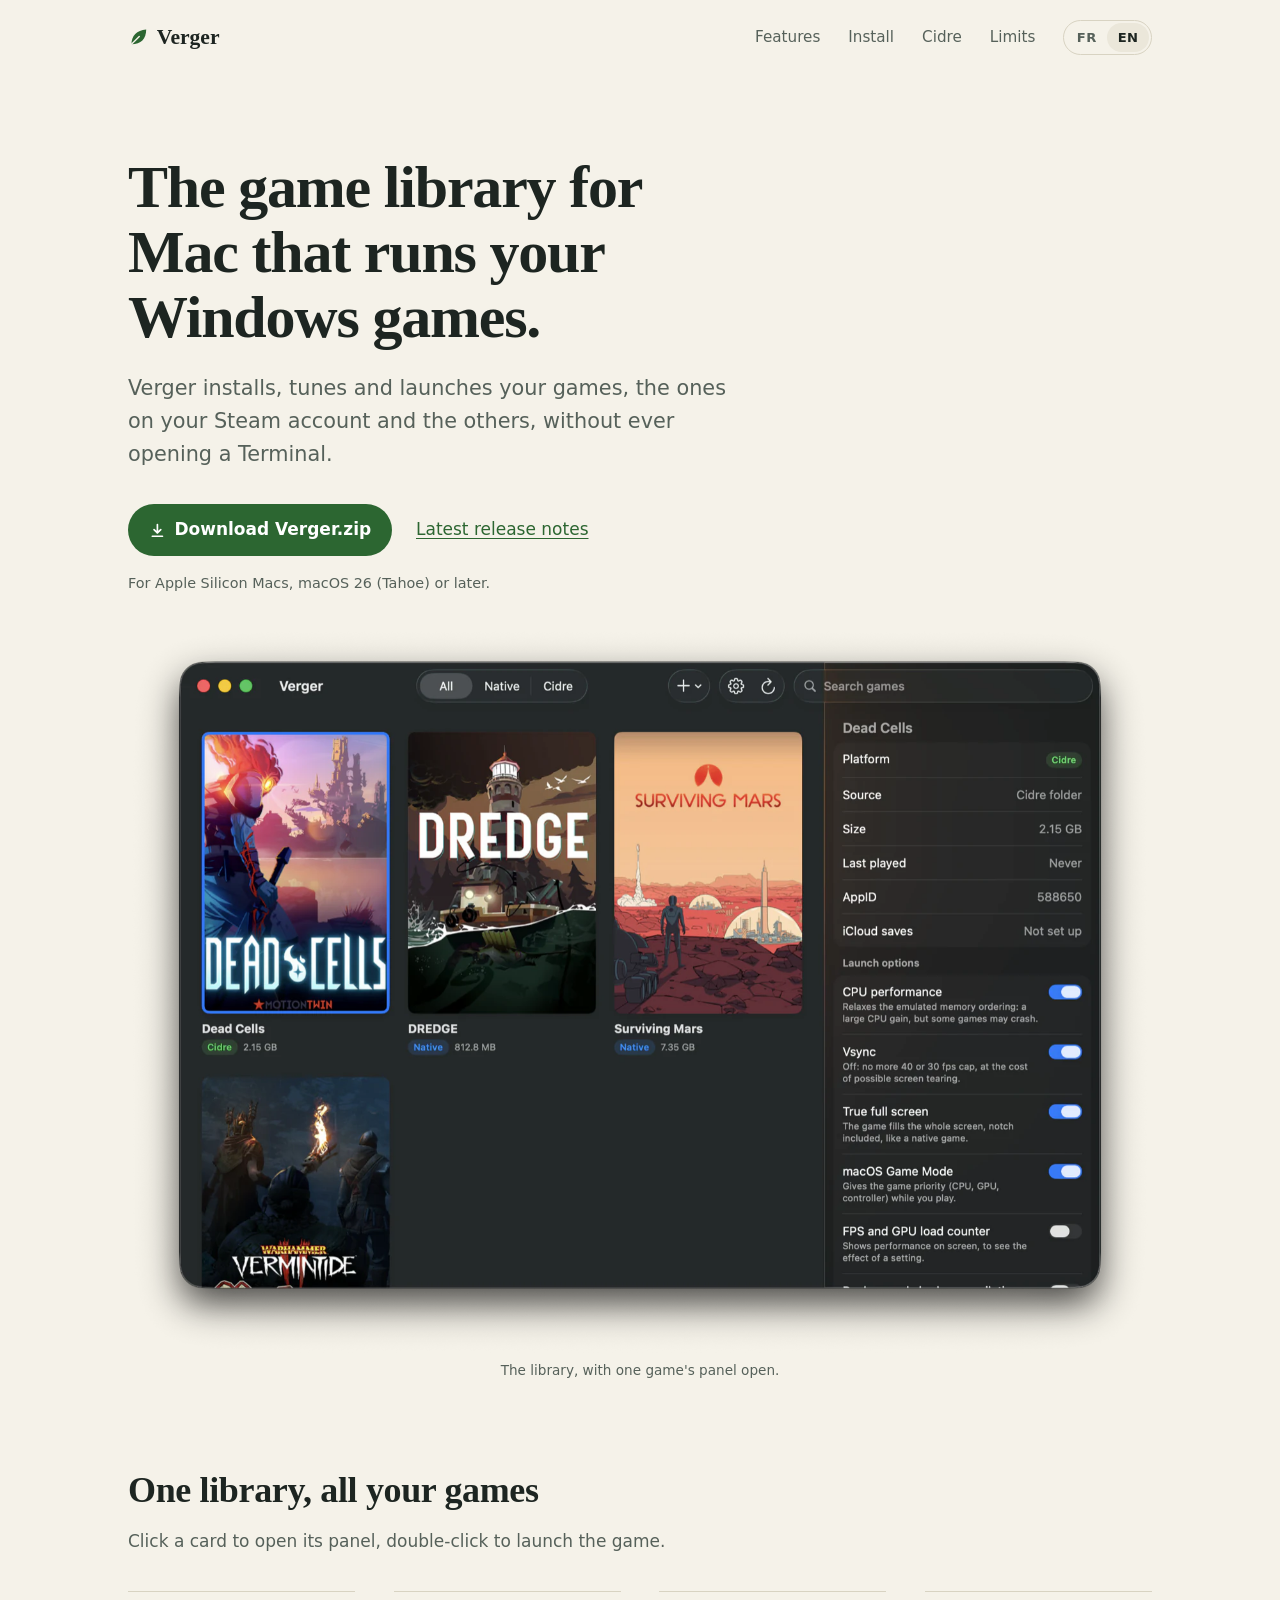
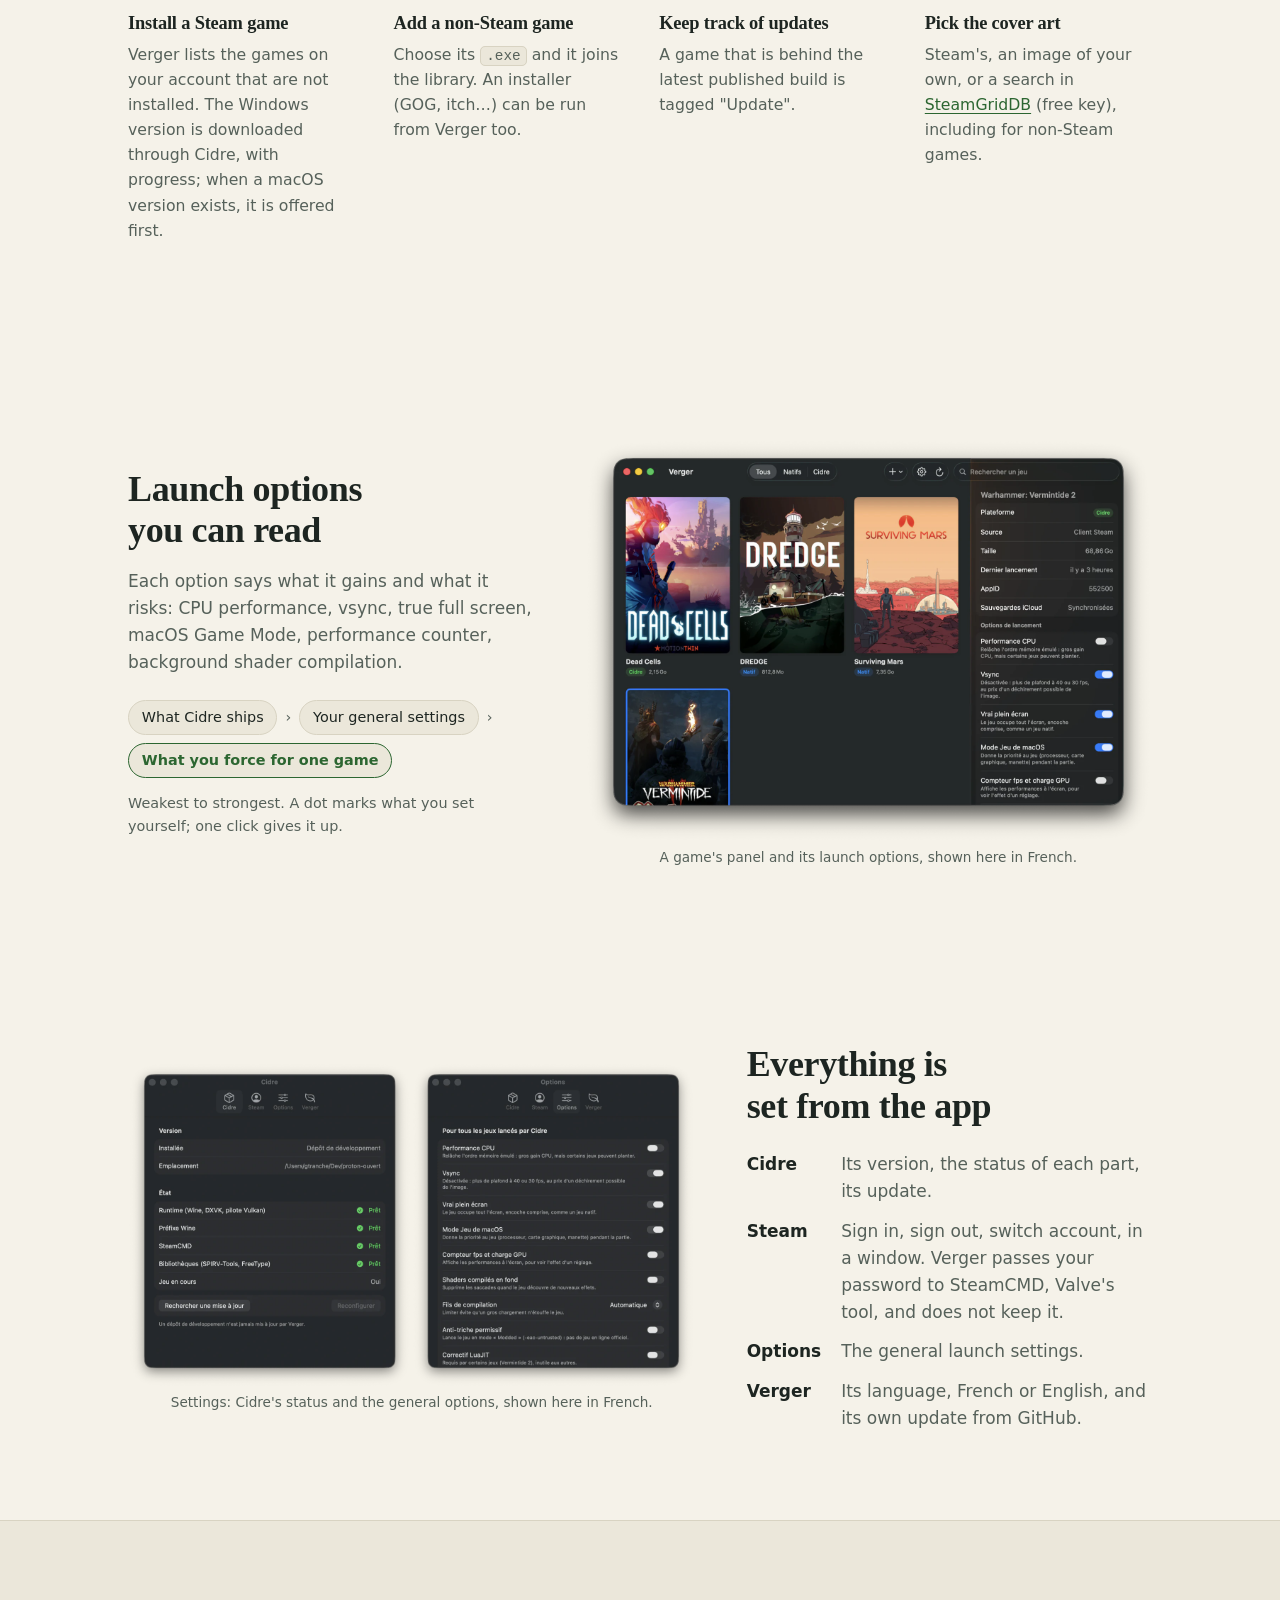
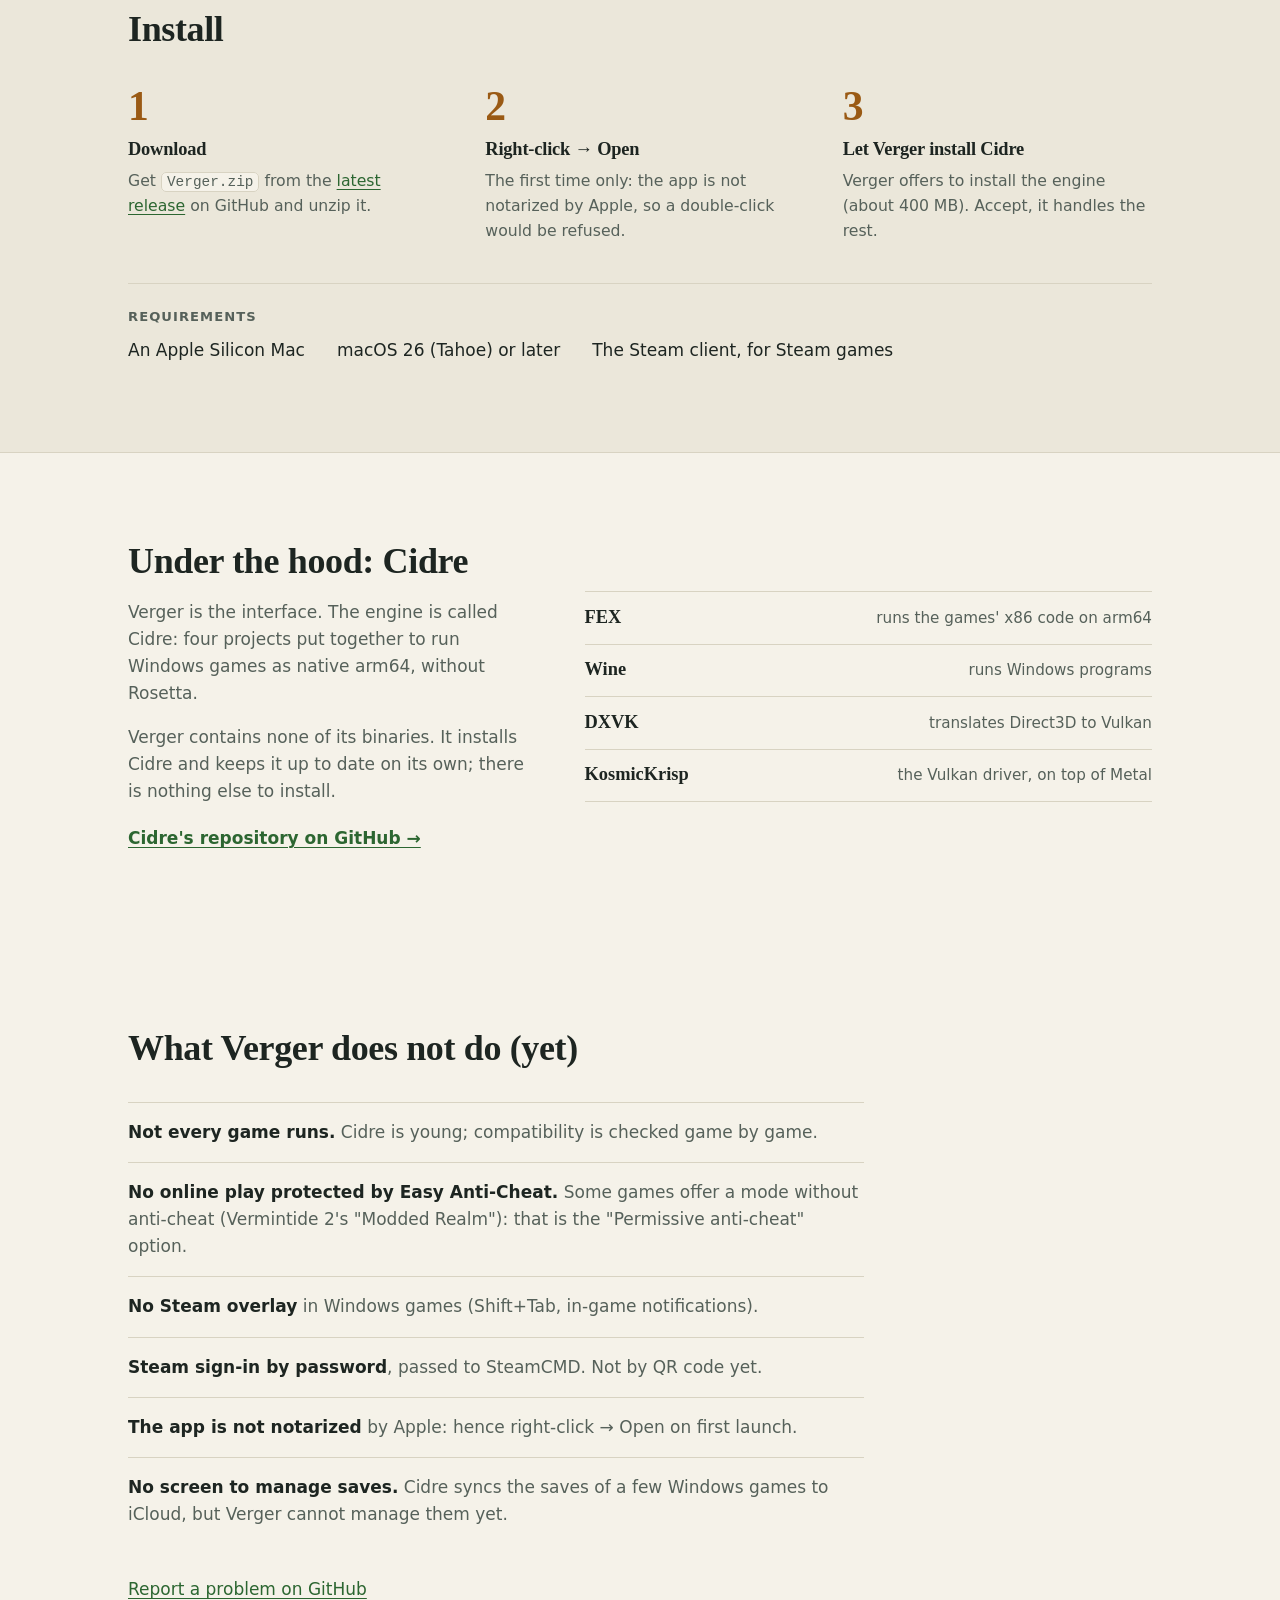
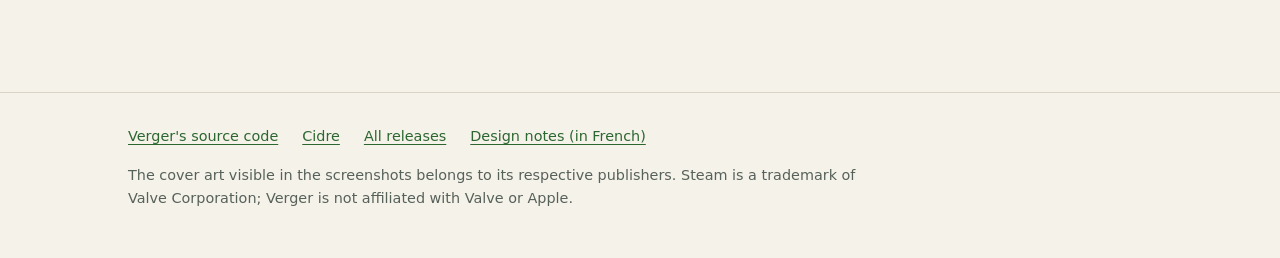
==== docs/index.html @ 0df5dec5 "Site de presentation pour GitHub Pages, en francais et en anglais Pages statiques dans docs/ (index." ====
<!doctype html>
<html lang="fr">
<head>
<meta charset="utf-8">
<meta name="viewport" content="width=device-width, initial-scale=1">
<title>Verger — la bibliothèque de jeux pour Mac Apple Silicon</title>
<meta name="description" content="Verger installe, règle et lance tes jeux Windows et tes jeux natifs sur Mac Apple Silicon, sans jamais ouvrir un Terminal.">
<link rel="canonical" href="https://gtranche.github.io/verger/">
<link rel="alternate" hreflang="fr" href="https://gtranche.github.io/verger/">
<link rel="alternate" hreflang="en" href="https://gtranche.github.io/verger/en/">
<meta property="og:type" content="website">
<meta property="og:title" content="Verger — la bibliothèque de jeux pour Mac Apple Silicon">
<meta property="og:description" content="Installe, règle et lance tes jeux Windows et tes jeux natifs, sans Terminal.">
<meta property="og:url" content="https://gtranche.github.io/verger/">
<meta property="og:image" content="https://gtranche.github.io/verger/captures/bibliotheque.png">
<meta name="theme-color" content="#f5f2e9" media="(prefers-color-scheme: light)">
<meta name="theme-color" content="#141716" media="(prefers-color-scheme: dark)">
<link rel="icon" href="favicon.svg" type="image/svg+xml">
<link rel="stylesheet" href="site.css">
<script>
// Un visiteur dont le navigateur n'est pas en français va vers la page anglaise,
// sauf s'il a déjà choisi sa langue avec le sélecteur.
try {
  if (!localStorage.getItem("verger-langue") && !/^fr\b/i.test(navigator.language || "fr")) {
    location.replace("en/");
  }
} catch (e) {}
</script>
</head>
<body>
<a class="passer" href="#contenu">Aller au contenu</a>

<header class="cadre bandeau">
  <a class="marque" href="./" aria-label="Verger, accueil">
    <svg viewBox="0 0 24 24" aria-hidden="true"><path d="M4 20C4 10 10 4 21 3c0 11-6 17-17 17Z" fill="currentColor"/><path d="M4 20 13 11" stroke="var(--fond)" stroke-width="1.6" stroke-linecap="round"/></svg>
    Verger
  </a>
  <nav class="menu" aria-label="Sections">
    <a class="ancre" href="#fonctions">Fonctions</a>
    <a class="ancre" href="#installer">Installer</a>
    <a class="ancre" href="#cidre">Cidre</a>
    <a class="ancre" href="#limites">Limites</a>
    <span class="langues">
      <a href="./" lang="fr" aria-current="page" data-langue="fr">FR</a>
      <a href="en/" lang="en" hreflang="en" data-langue="en" aria-label="English version">EN</a>
    </span>
  </nav>
</header>

<main id="contenu">

  <div class="cadre ouverture">
    <h1>La bibliothèque de jeux pour Mac qui fait tourner tes jeux Windows.</h1>
    <p class="chapo">Verger installe, règle et lance tes jeux, ceux de ton compte Steam comme les autres, sans jamais ouvrir un Terminal.</p>
    <div class="actions">
      <a class="bouton" href="https://github.com/gtranche/verger/releases/latest/download/Verger.zip">
        <svg viewBox="0 0 20 20" aria-hidden="true"><path d="M10 3v10m0 0-4-4m4 4 4-4M4 17h12" fill="none" stroke="currentColor" stroke-width="2" stroke-linecap="round" stroke-linejoin="round"/></svg>
        Télécharger Verger.zip
      </a>
      <a href="https://github.com/gtranche/verger/releases/latest">Notes de la dernière version</a>
    </div>
    <p class="requis">Pour Mac Apple Silicon, macOS 26 (Tahoe) ou plus récent.</p>

    <figure class="capture">
      <a href="captures/bibliotheque.png">
        <img src="captures/bibliotheque.webp" width="1600" height="1139" alt="La fenêtre de Verger&#8239;: quatre jeux avec leur jaquette, chacun marqué «&#8239;Natif&#8239;» ou «&#8239;Cidre&#8239;», et des filtres Tous, Natifs, Cidre.">
      </a>
      <figcaption>La bibliothèque&#8239;: jeux natifs et jeux Windows côte à côte.</figcaption>
    </figure>
  </div>

  <section id="fonctions" class="cadre">
    <h2>Une bibliothèque, tous tes jeux</h2>
    <p class="intro">Un clic sur une carte ouvre sa fiche, un double-clic lance le jeu.</p>
    <ul class="capacites">
      <li>
        <h3>Installer un jeu Steam</h3>
        <p>Verger liste les jeux de ton compte qui ne sont pas installés. La version Windows se télécharge par Cidre, avec son avancement&#8239;; quand une version macOS existe, c'est elle qui est proposée d'abord.</p>
      </li>
      <li>
        <h3>Ajouter un jeu non-Steam</h3>
        <p>Choisis son <code>.exe</code>, il entre dans la bibliothèque. Un installeur (GOG, itch…) se lance aussi depuis Verger.</p>
      </li>
      <li>
        <h3>Suivre les mises à jour</h3>
        <p>Un jeu en retard sur la dernière version publiée porte l'étiquette «&#8239;Mise à jour&#8239;».</p>
      </li>
      <li>
        <h3>Choisir les jaquettes</h3>
        <p>Celles de Steam, une image à toi, ou une recherche dans <a href="https://www.steamgriddb.com/">SteamGridDB</a> (clé gratuite), y compris pour les jeux non-Steam.</p>
      </li>
    </ul>
  </section>

  <section class="cadre duo">
    <div>
      <h2>Des options de lancement lisibles</h2>
      <p class="intro">Chaque option dit ce qu'elle fait gagner et ce qu'elle risque&#8239;: performance CPU, vsync, vrai plein écran, Mode Jeu de macOS, compteur de performances, compilation des shaders en fond.</p>
      <ol class="niveaux" aria-label="Trois niveaux de réglage, du plus faible au plus fort">
        <li><span>Ce que Cidre livre</span></li>
        <li><span>Tes réglages généraux</span></li>
        <li><span>Ce que tu forces pour un jeu</span></li>
      </ol>
      <p class="legende">Du plus faible au plus fort. Une pastille marque ce que tu as réglé toi-même&#8239;; un clic y renonce.</p>
    </div>
    <figure class="capture">
      <a href="captures/fiche-options.png">
        <img src="captures/fiche-options.webp" width="1600" height="1139" loading="lazy" alt="La fiche d'un jeu ouverte à droite de la bibliothèque&#8239;: plateforme, source, taille, puis les options de lancement, chacune avec une phrase d'explication et un interrupteur.">
      </a>
      <figcaption>La fiche d'un jeu et ses options de lancement.</figcaption>
    </figure>
  </section>

  <section class="cadre duo inverse">
    <div>
      <h2>Tout se règle dans l'application</h2>
      <dl class="reglages">
        <dt>Cidre</dt>
        <dd>Sa version, l'état de chaque pièce, sa mise à jour.</dd>
        <dt>Steam</dt>
        <dd>Se connecter, se déconnecter, changer de compte, dans une fenêtre. Verger relaie ton mot de passe à SteamCMD, l'outil de Valve, et ne le garde pas.</dd>
        <dt>Options</dt>
        <dd>Les réglages généraux de lancement.</dd>
        <dt>Verger</dt>
        <dd>Sa langue, français ou anglais, et sa propre mise à jour depuis GitHub.</dd>
      </dl>
    </div>
    <figure class="capture">
      <a href="captures/reglages.png">
        <img src="captures/reglages.webp" width="1600" height="919" loading="lazy" alt="Deux fenêtres de réglages&#8239;: à gauche l'état de Cidre, chaque pièce marquée «&#8239;Prêt&#8239;»&#8239;; à droite les options générales de lancement.">
      </a>
      <figcaption>Les réglages&#8239;: état de Cidre et options générales.</figcaption>
    </figure>
  </section>

  <section id="installer" class="bande">
    <div class="cadre">
      <h2>Installer</h2>
      <ol class="etapes">
        <li>
          <h3>Télécharge</h3>
          <p>Récupère <code>Verger.zip</code> depuis la <a href="https://github.com/gtranche/verger/releases/latest">dernière version</a> sur GitHub et décompresse-le.</p>
        </li>
        <li>
          <h3>Clic droit → Ouvrir</h3>
          <p>La première fois seulement&#8239;: l'application n'est pas notarisée par Apple, un double-clic serait refusé.</p>
        </li>
        <li>
          <h3>Laisse Verger installer Cidre</h3>
          <p>Verger propose d'installer le moteur (environ 400 Mo). Accepte, il s'occupe du reste.</p>
        </li>
      </ol>

      <div class="configuration">
        <h3>Configuration requise</h3>
        <ul>
          <li>Un Mac Apple Silicon</li>
          <li>macOS 26 (Tahoe) ou plus récent</li>
          <li>Le client Steam, pour les jeux Steam</li>
        </ul>
      </div>
    </div>
  </section>

  <section id="cidre" class="cadre duo">
    <div>
      <h2>Sous le capot&#8239;: Cidre</h2>
      <p class="intro">Verger est l'interface. Le moteur s'appelle Cidre&#8239;: quatre projets assemblés pour faire tourner des jeux Windows en arm64 natif, sans Rosetta.</p>
      <p class="intro">Verger n'en contient aucun binaire. Il installe Cidre et le tient à jour tout seul&#8239;; tu n'as rien d'autre à installer.</p>
      <a class="lien-fort" href="https://github.com/gtranche/cidre">Le dépôt de Cidre sur GitHub →</a>
    </div>
    <ul class="pile" aria-label="Ce que Cidre assemble">
      <li><b>FEX</b><span>exécute le code x86 des jeux sur arm64</span></li>
      <li><b>Wine</b><span>fait tourner les programmes Windows</span></li>
      <li><b>DXVK</b><span>traduit Direct3D en Vulkan</span></li>
      <li><b>KosmicKrisp</b><span>le pilote Vulkan, au-dessus de Metal</span></li>
    </ul>
  </section>

  <section id="limites" class="cadre">
    <h2>Ce que Verger ne fait pas (encore)</h2>
    <ul class="limites">
      <li><b>Tous les jeux ne tournent pas.</b> Cidre est jeune&#8239;; la compatibilité se vérifie jeu par jeu.</li>
      <li><b>Pas de jeu en ligne protégé par Easy Anti-Cheat.</b> Certains jeux proposent un mode sans anti-triche (le «&#8239;Modded Realm&#8239;» de Vermintide 2)&#8239;: c'est l'option «&#8239;Anti-triche permissif&#8239;».</li>
      <li><b>Pas d'overlay Steam</b> dans les jeux Windows (Maj+Tab, notifications en jeu).</li>
      <li><b>Connexion Steam par mot de passe</b>, relayé à SteamCMD. Pas encore par QR code.</li>
      <li><b>Application non notarisée</b> par Apple&#8239;: d'où le clic droit → Ouvrir au premier lancement.</li>
      <li><b>Pas d'écran pour gérer les sauvegardes.</b> Cidre synchronise celles de quelques jeux Windows vers iCloud, mais Verger ne permet pas encore de les gérer.</li>
    </ul>
    <p class="suite"><a href="https://github.com/gtranche/verger/issues">Signaler un problème sur GitHub</a></p>
  </section>

</main>

<footer class="pied">
  <div class="cadre">
    <nav aria-label="Liens">
      <a href="https://github.com/gtranche/verger">Code source de Verger</a>
      <a href="https://github.com/gtranche/cidre">Cidre</a>
      <a href="https://github.com/gtranche/verger/releases">Toutes les versions</a>
      <a href="https://github.com/gtranche/verger/blob/main/docs/CONCEPTION.md">Conception</a>
    </nav>
    <p>Les jaquettes visibles dans les captures appartiennent à leurs éditeurs respectifs. Steam est une marque de Valve Corporation&#8239;; Verger n'est affilié ni à Valve ni à Apple.</p>
  </div>
</footer>

<script>
// Retenir la langue choisie, pour que la redirection automatique ne la contredise pas.
document.querySelectorAll("[data-langue]").forEach(function (lien) {
  lien.addEventListener("click", function () {
    try { localStorage.setItem("verger-langue", lien.dataset.langue); } catch (e) {}
  });
});
</script>
</body>
</html>
---- docs/site.css ----
/* Site de présentation de Verger, servi tel quel par GitHub Pages (dossier docs/).
   Pas de chaîne de construction : index.html (français), en/index.html (anglais)
   et cette feuille. Clair et sombre suivent le réglage du système. */

:root {
  color-scheme: light dark;

  --fond: #f5f2e9;
  --surface: #ebe7da;
  --encre: #1d2521;
  --encre-douce: #56615a;
  --trait: #d8d3c2;
  --accent: #2c6631;
  --sur-accent: #ffffff;
  --ambre: #9a5a14;

  --serif: ui-serif, "New York", "Iowan Old Style", "Palatino Linotype", Georgia, serif;
  --sans: system-ui, -apple-system, "Segoe UI", Roboto, "Helvetica Neue", sans-serif;
  --mono: ui-monospace, "SF Mono", Menlo, Consolas, monospace;

  --marge: clamp(1.25rem, 5vw, 3rem);
  --large: 70rem;
  --colonne: 38rem;
}

@media (prefers-color-scheme: dark) {
  :root {
    --fond: #141716;
    --surface: #1c201f;
    --encre: #eceae3;
    --encre-douce: #a2aaa4;
    --trait: #2d3331;
    --accent: #8fd07f;
    --sur-accent: #10200f;
    --ambre: #e0a04e;
  }
}

*, *::before, *::after { box-sizing: border-box; }

html {
  -webkit-text-size-adjust: 100%;
  text-size-adjust: 100%;
  scroll-behavior: smooth;
}

@media (prefers-reduced-motion: reduce) {
  html { scroll-behavior: auto; }
}

body {
  margin: 0;
  background: var(--fond);
  color: var(--encre);
  font: 1.0625rem/1.6 var(--sans);
  overflow-wrap: break-word;
}

img { display: block; max-width: 100%; height: auto; }

a { color: var(--accent); text-underline-offset: 0.18em; }
a:hover { text-decoration-thickness: 2px; }

:focus-visible {
  outline: 2px solid var(--accent);
  outline-offset: 3px;
  border-radius: 4px;
}

h1, h2, h3 {
  font-family: var(--serif);
  font-weight: 600;
  line-height: 1.15;
  letter-spacing: -0.01em;
  text-wrap: balance;
  margin: 0;
}

h2 { font-size: clamp(1.6rem, 3.6vw, 2.25rem); }
h3 { font-size: 1.15rem; line-height: 1.3; }

p { margin: 0; }
p + p { margin-top: 0.9em; }

code {
  font: 0.92em var(--mono);
  background: var(--surface);
  border: 1px solid var(--trait);
  border-radius: 5px;
  padding: 0.08em 0.35em;
}

.cadre {
  max-width: var(--large);
  margin-inline: auto;
  padding-inline: var(--marge);
}

.passer {
  position: absolute;
  left: -999rem;
}
.passer:focus {
  left: var(--marge);
  top: 0.75rem;
  z-index: 10;
  background: var(--fond);
  padding: 0.4rem 0.8rem;
}

/* --- Bandeau ------------------------------------------------------------ */

.bandeau {
  display: flex;
  align-items: center;
  justify-content: space-between;
  gap: 1rem;
  padding-block: 1.25rem;
}

.marque {
  display: inline-flex;
  align-items: center;
  gap: 0.5rem;
  font: 600 1.35rem/1 var(--serif);
  color: var(--encre);
  text-decoration: none;
}
.marque svg { width: 1.3rem; height: 1.3rem; color: var(--accent); }

.menu {
  display: flex;
  align-items: center;
  gap: clamp(0.9rem, 2.5vw, 1.75rem);
  font-size: 0.95rem;
}
.menu a { color: var(--encre-douce); text-decoration: none; }
.menu a:hover { color: var(--encre); text-decoration: underline; }

.langues {
  display: inline-flex;
  border: 1px solid var(--trait);
  border-radius: 999px;
  padding: 2px;
  font-size: 0.82rem;
  font-weight: 600;
  letter-spacing: 0.04em;
}
.langues a {
  padding: 0.25rem 0.65rem;
  border-radius: 999px;
}
.langues a:hover { text-decoration: none; }
.langues a[aria-current] {
  background: var(--surface);
  color: var(--encre);
}

@media (max-width: 44rem) {
  .menu .ancre { display: none; }
}

/* --- Ouverture ---------------------------------------------------------- */

.ouverture { padding-block: clamp(2rem, 7vw, 5rem) 0; }

.ouverture h1 {
  font-size: clamp(2.1rem, 6vw, 3.75rem);
  line-height: 1.08;
  letter-spacing: -0.02em;
  max-width: 19ch;
}

.ouverture .chapo {
  margin-top: 1.4rem;
  max-width: var(--colonne);
  font-size: clamp(1.1rem, 2.2vw, 1.3rem);
  color: var(--encre-douce);
}

.actions {
  display: flex;
  flex-wrap: wrap;
  align-items: center;
  gap: 0.9rem 1.5rem;
  margin-top: 2rem;
}

.bouton {
  display: inline-flex;
  align-items: center;
  gap: 0.55rem;
  padding: 0.8rem 1.3rem;
  border-radius: 999px;
  background: var(--accent);
  color: var(--sur-accent);
  font-weight: 600;
  text-decoration: none;
}
.bouton:hover { filter: brightness(1.08); }
.bouton svg { width: 1.05rem; height: 1.05rem; }

.requis {
  margin-top: 1rem;
  font-size: 0.9rem;
  color: var(--encre-douce);
}

.capture {
  display: block;
  margin: 0;
}
.capture a { display: block; border-radius: 12px; }
.capture figcaption {
  margin-top: 0.25rem;
  font-size: 0.85rem;
  color: var(--encre-douce);
  text-align: center;
}

.ouverture .capture { margin-top: clamp(1rem, 3vw, 2rem); }

/* --- Sections ----------------------------------------------------------- */

section { padding-block: clamp(3rem, 8vw, 5.5rem); }

.intro {
  max-width: var(--colonne);
  margin-top: 1rem;
  color: var(--encre-douce);
}

/* Bibliothèque : quatre capacités */
.capacites {
  display: grid;
  gap: 0 clamp(1.5rem, 3vw, 2.5rem);
  margin: 2.25rem 0 0;
  padding: 0;
  list-style: none;
}
@media (min-width: 40rem) { .capacites { grid-template-columns: repeat(2, 1fr); } }
@media (min-width: 64rem) { .capacites { grid-template-columns: repeat(4, 1fr); } }
.capacites li {
  padding-block: 1.25rem;
  border-top: 1px solid var(--trait);
}
.capacites p {
  margin-top: 0.4rem;
  color: var(--encre-douce);
  font-size: 0.98rem;
}

/* Texte et capture côte à côte */
.duo {
  display: grid;
  gap: clamp(1.5rem, 4vw, 3.5rem);
  align-items: center;
}
@media (min-width: 60rem) {
  .duo { grid-template-columns: 5fr 7fr; }
  .duo.inverse { grid-template-columns: 7fr 5fr; }
  .duo.inverse > .capture { order: -1; }
}

.niveaux {
  display: flex;
  flex-wrap: wrap;
  align-items: center;
  gap: 0.5rem;
  margin: 1.5rem 0 0.9rem;
  padding: 0;
  list-style: none;
  font-size: 0.9rem;
}
.niveaux li {
  display: inline-flex;
  align-items: center;
  gap: 0.5rem;
}
.niveaux span {
  border: 1px solid var(--trait);
  border-radius: 999px;
  padding: 0.3rem 0.8rem;
  background: var(--surface);
}
.niveaux li:last-child span {
  border-color: var(--accent);
  color: var(--accent);
  font-weight: 600;
}
.niveaux li:not(:last-child)::after {
  content: "›";
  color: var(--encre-douce);
}
.legende { font-size: 0.9rem; color: var(--encre-douce); }

.reglages {
  margin: 1.5rem 0 0;
  display: grid;
  grid-template-columns: auto 1fr;
  gap: 0.75rem 1.25rem;
}
.reglages dt { font-weight: 600; }
.reglages dd { margin: 0; color: var(--encre-douce); }

/* Installer */
.bande {
  background: var(--surface);
  border-block: 1px solid var(--trait);
}

.etapes {
  display: grid;
  grid-template-columns: repeat(auto-fit, minmax(min(100%, 16rem), 1fr));
  gap: 1.75rem clamp(1.5rem, 4vw, 3rem);
  margin: 2.25rem 0 0;
  padding: 0;
  list-style: none;
  counter-reset: etape;
}
.etapes li { counter-increment: etape; }
.etapes li::before {
  content: counter(etape);
  display: block;
  font: 600 2.6rem/1 var(--serif);
  color: var(--ambre);
  margin-bottom: 0.6rem;
}
.etapes p { margin-top: 0.4rem; color: var(--encre-douce); font-size: 0.98rem; }
.etapes code { background: var(--fond); }

.configuration {
  margin-top: 2.5rem;
  padding-top: 1.5rem;
  border-top: 1px solid var(--trait);
}
.configuration h3 { font-family: var(--sans); font-size: 0.82rem; letter-spacing: 0.08em; text-transform: uppercase; color: var(--encre-douce); }
.configuration ul {
  display: flex;
  flex-wrap: wrap;
  gap: 0.4rem 2rem;
  margin: 0.75rem 0 0;
  padding: 0;
  list-style: none;
}

.suite { margin-top: 2rem; }

/* Cidre */
.pile {
  margin: 0;
  padding: 0;
  list-style: none;
  border-top: 1px solid var(--trait);
}
.pile li {
  display: flex;
  justify-content: space-between;
  align-items: baseline;
  gap: 1.5rem;
  padding-block: 0.85rem;
  border-bottom: 1px solid var(--trait);
}
.pile b { font: 600 1.15rem var(--serif); }
.pile span { color: var(--encre-douce); font-size: 0.95rem; text-align: right; }

.lien-fort { display: inline-block; margin-top: 1.25rem; font-weight: 600; }

/* Limites */
.limites {
  max-width: 46rem;
  margin: 2rem 0 0;
  padding: 0;
  list-style: none;
}
.limites li {
  padding-block: 1rem;
  border-top: 1px solid var(--trait);
  color: var(--encre-douce);
}
.limites b { color: var(--encre); }

/* --- Pied --------------------------------------------------------------- */

.pied {
  border-top: 1px solid var(--trait);
  padding-block: 2rem 3rem;
  font-size: 0.9rem;
  color: var(--encre-douce);
}
.pied nav {
  display: flex;
  flex-wrap: wrap;
  gap: 0.5rem 1.5rem;
  margin-bottom: 1rem;
}
.pied p { max-width: 46rem; }
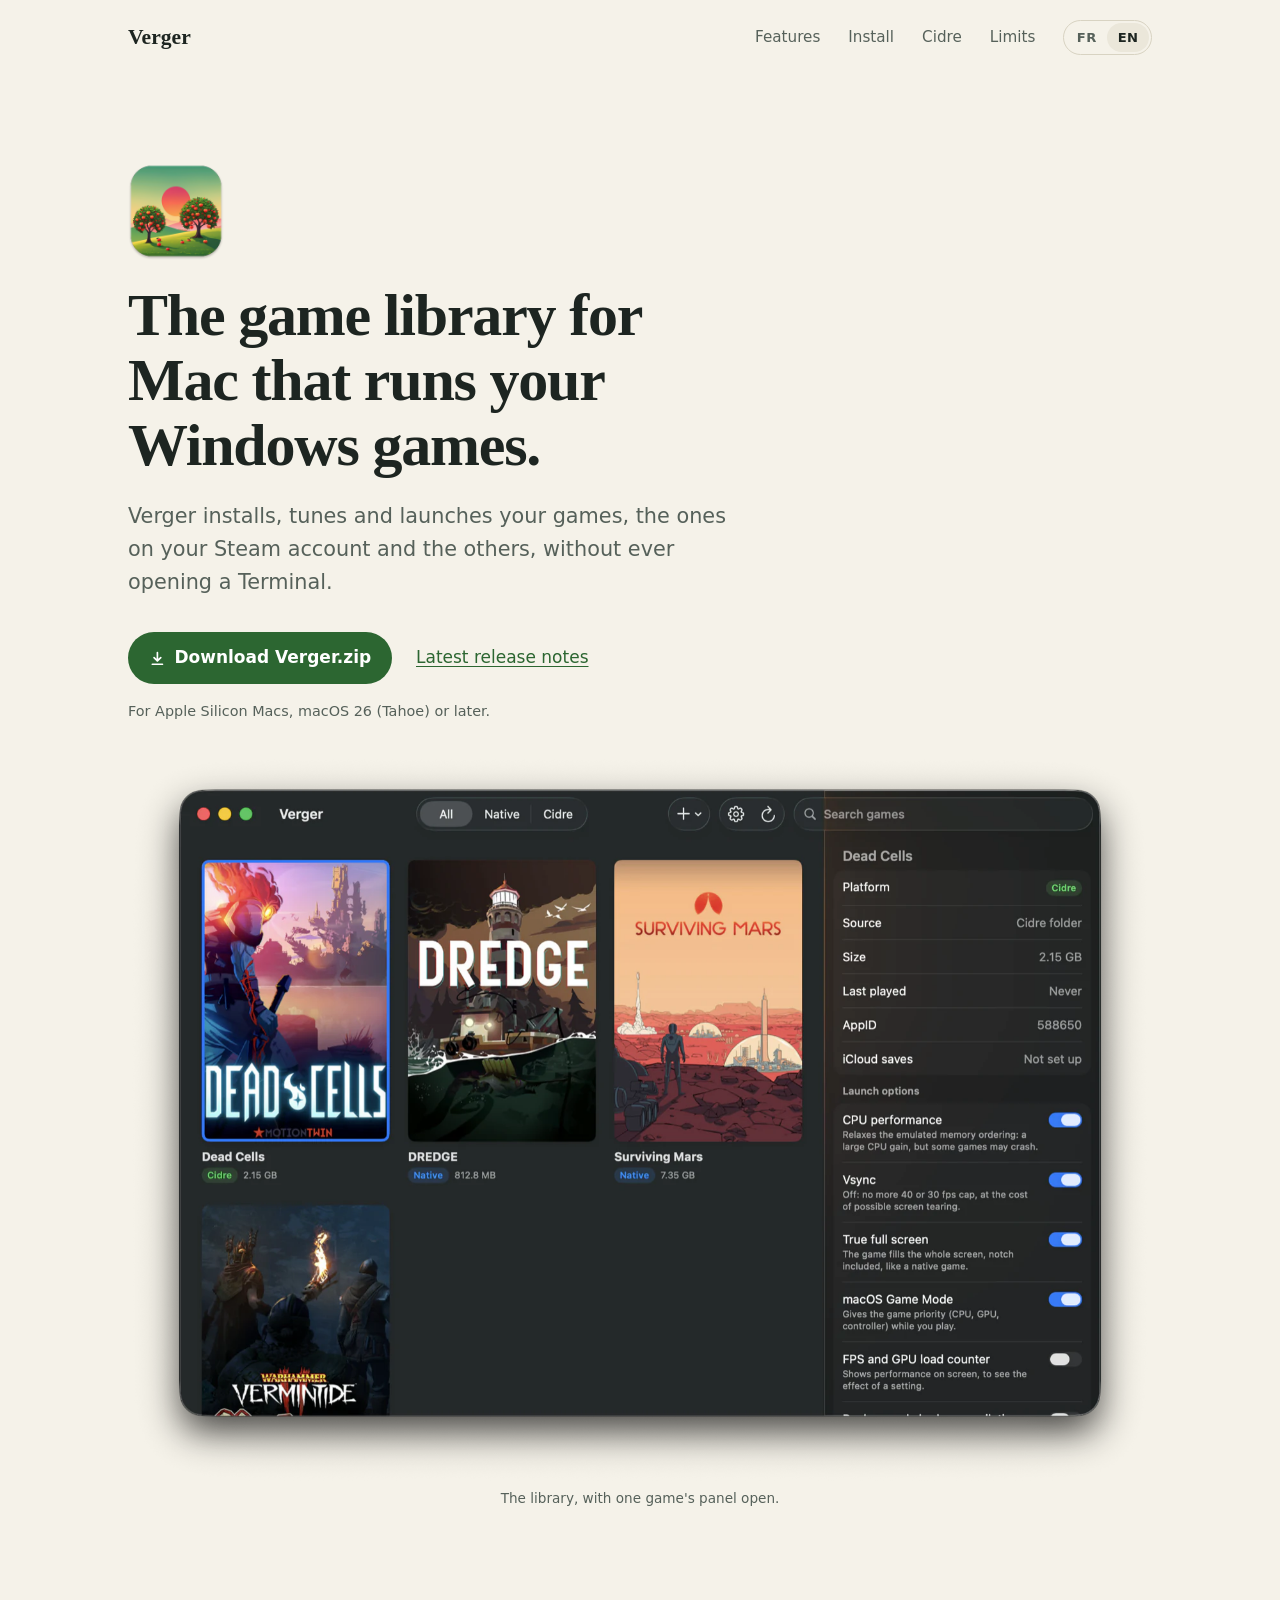
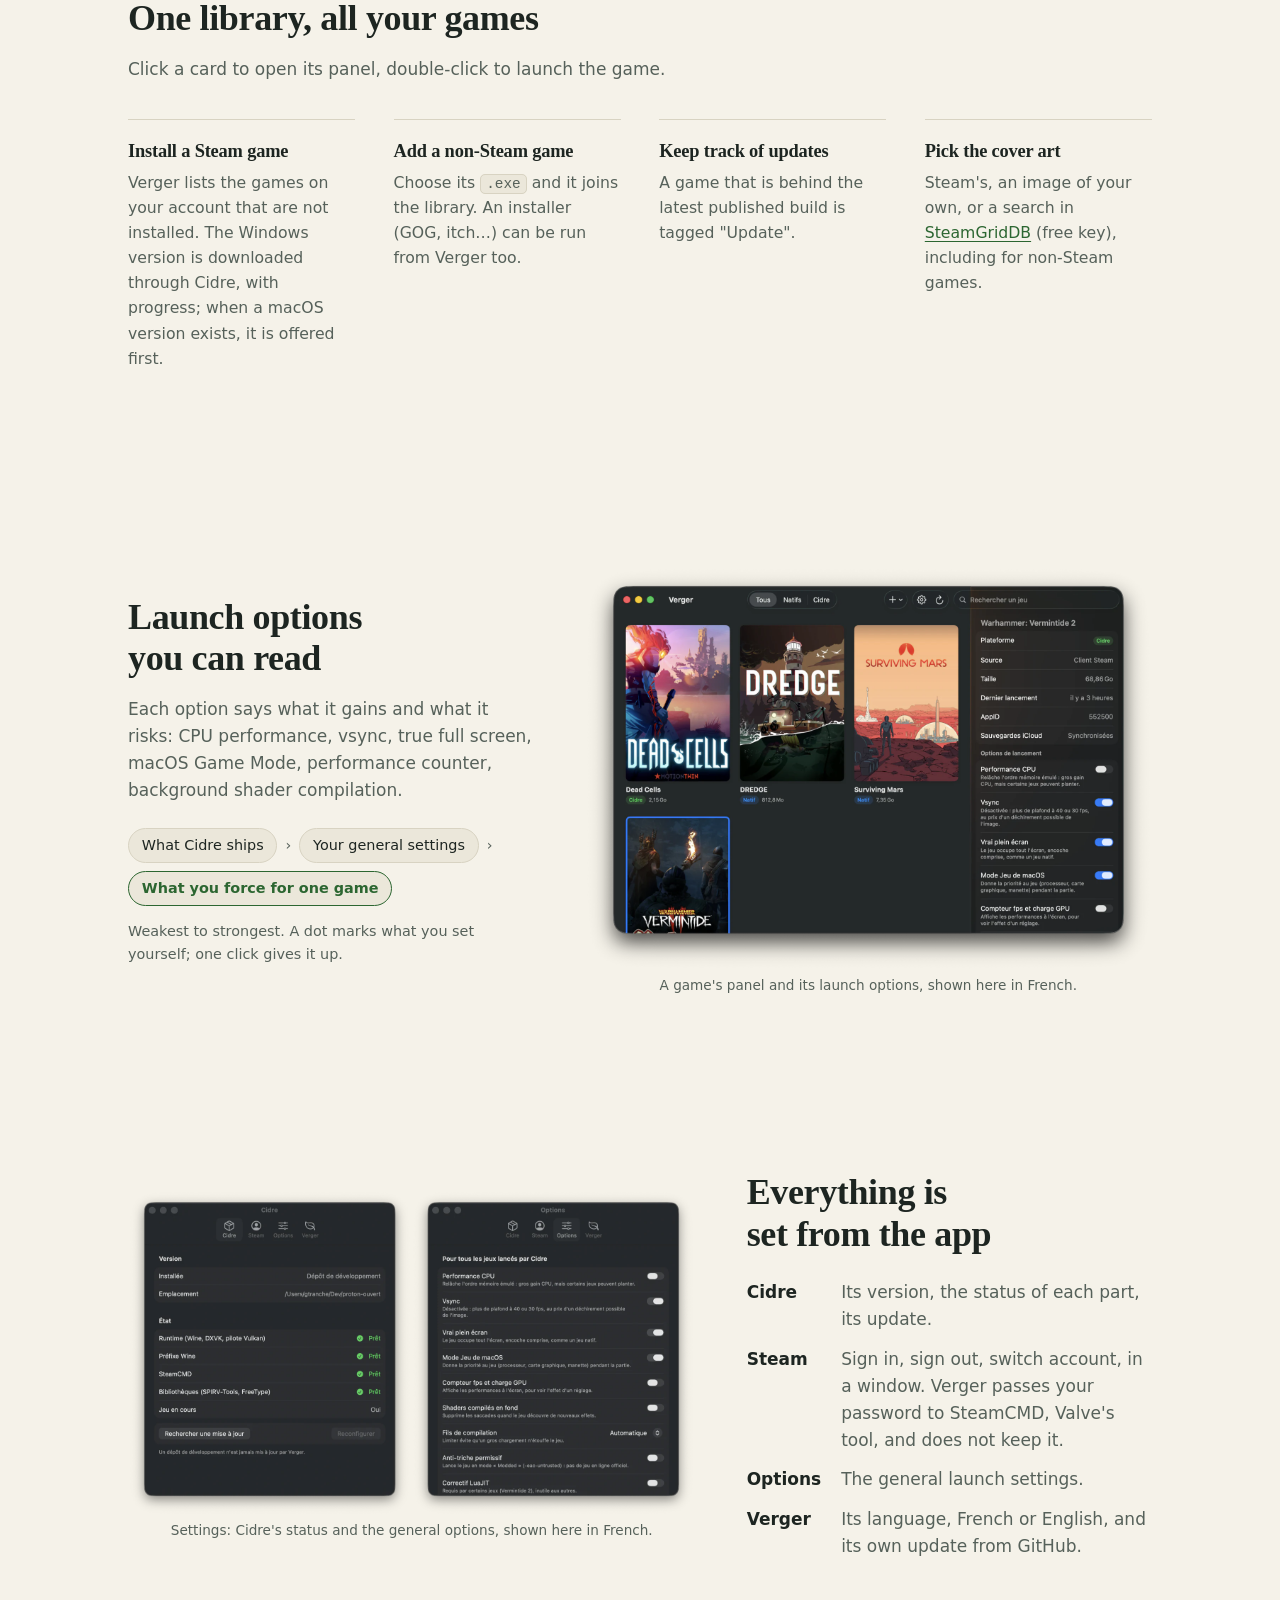
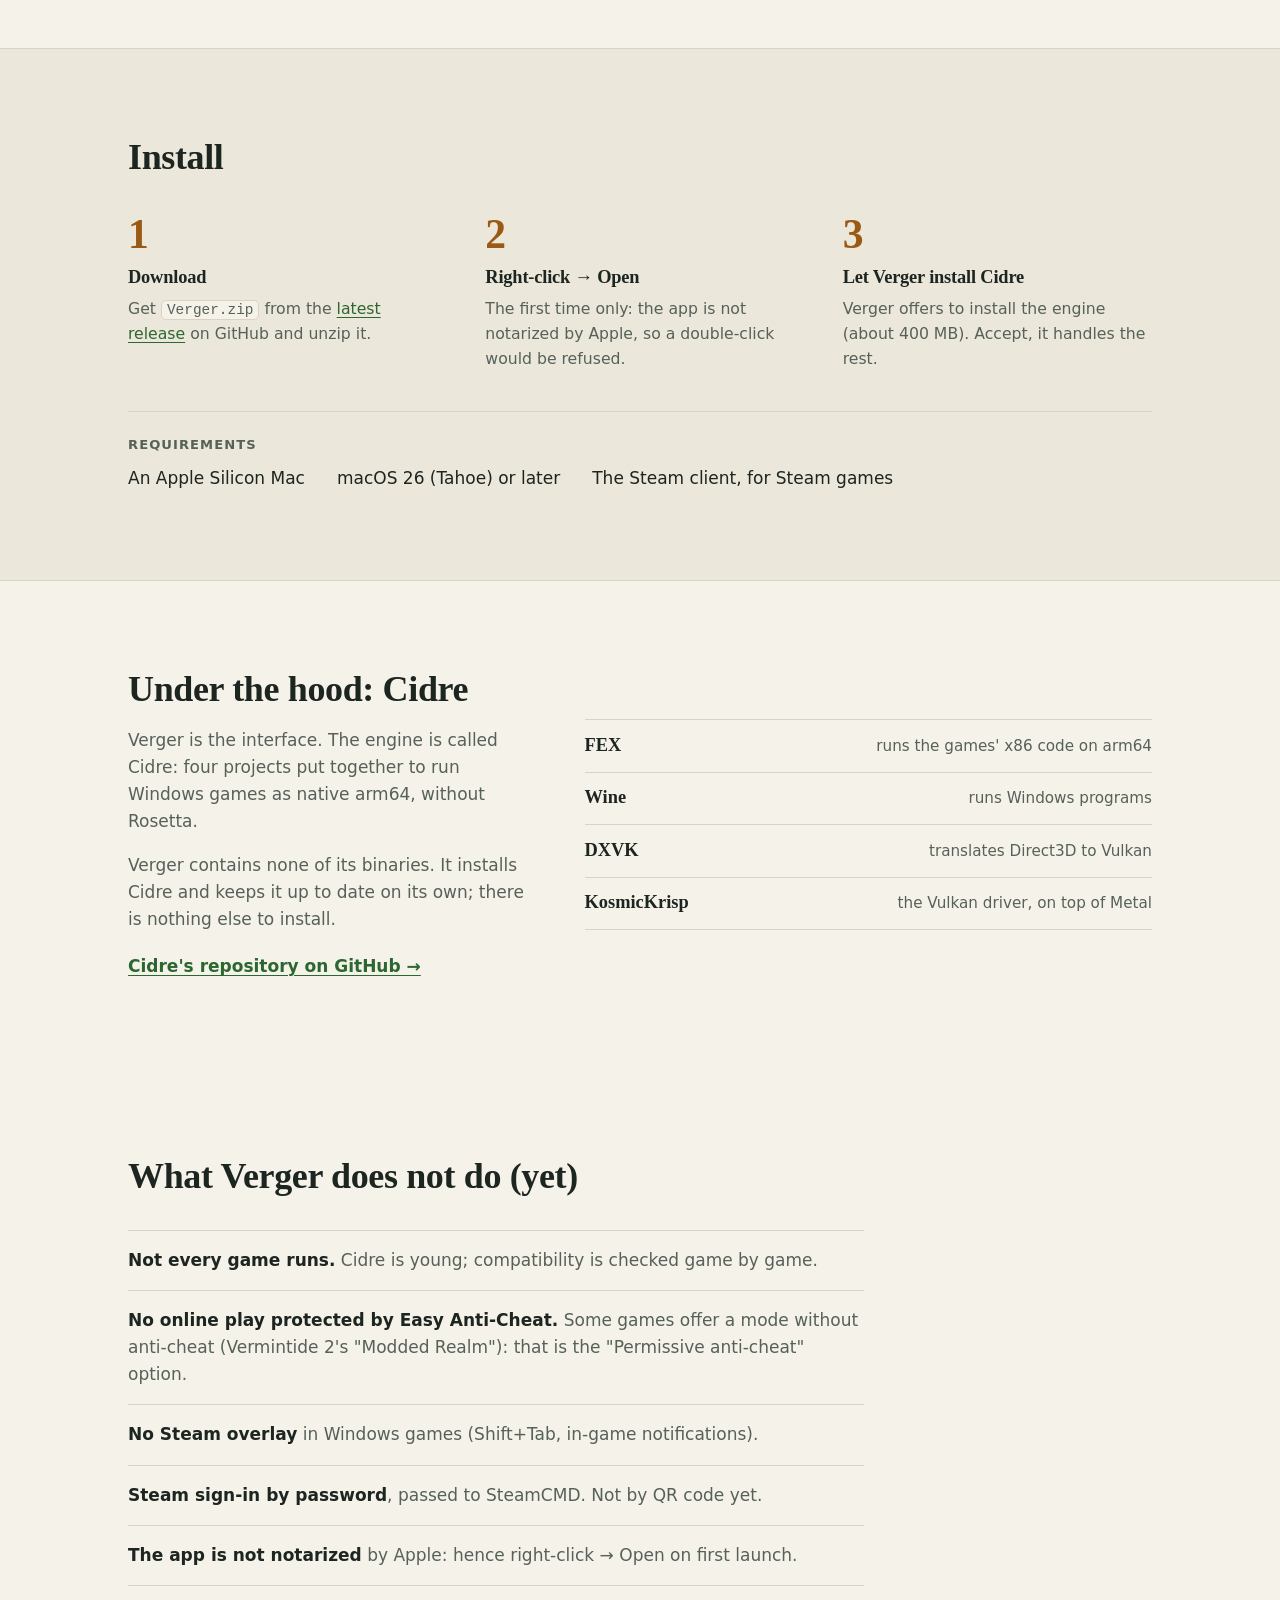
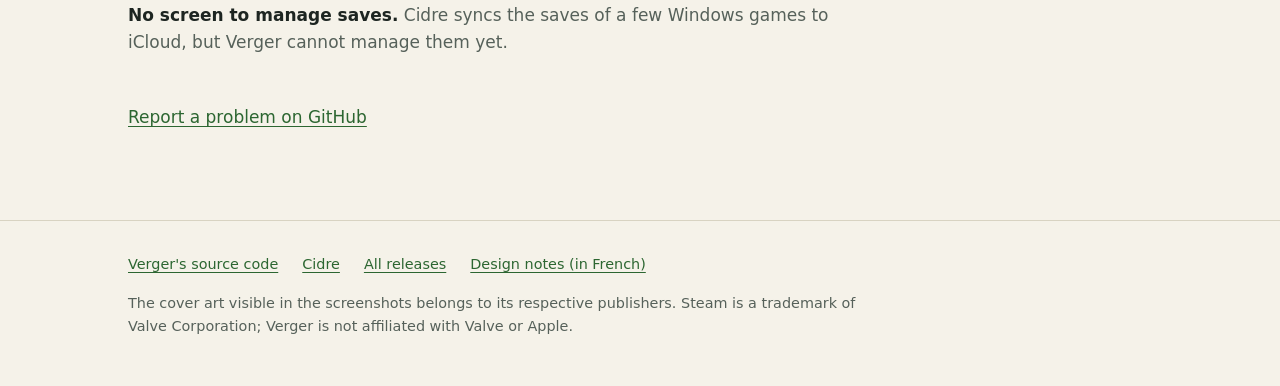
==== commit c749355e: "Site : icone de l'application, et lien vers le site dans le README" ====
--- a/docs/index.html
+++ b/docs/index.html
@@ -15,7 +15,8 @@
 <meta property="og:image" content="https://gtranche.github.io/verger/captures/bibliotheque.png">
 <meta name="theme-color" content="#f5f2e9" media="(prefers-color-scheme: light)">
 <meta name="theme-color" content="#141716" media="(prefers-color-scheme: dark)">
-<link rel="icon" href="favicon.svg" type="image/svg+xml">
+<link rel="icon" href="favicon.png" type="image/png">
+<link rel="apple-touch-icon" href="apple-touch-icon.png">
 <link rel="stylesheet" href="site.css">
 <script>
 // Un visiteur dont le navigateur n'est pas en français va vers la page anglaise,
@@ -32,7 +33,6 @@
 
 <header class="cadre bandeau">
   <a class="marque" href="./" aria-label="Verger, accueil">
-    <svg viewBox="0 0 24 24" aria-hidden="true"><path d="M4 20C4 10 10 4 21 3c0 11-6 17-17 17Z" fill="currentColor"/><path d="M4 20 13 11" stroke="var(--fond)" stroke-width="1.6" stroke-linecap="round"/></svg>
     Verger
   </a>
   <nav class="menu" aria-label="Sections">
@@ -50,6 +50,7 @@
 <main id="contenu">
 
   <div class="cadre ouverture">
+    <img class="icone" src="captures/icone.png" width="112" height="112" alt="">
     <h1>La bibliothèque de jeux pour Mac qui fait tourner tes jeux Windows.</h1>
     <p class="chapo">Verger installe, règle et lance tes jeux, ceux de ton compte Steam comme les autres, sans jamais ouvrir un Terminal.</p>
     <div class="actions">
--- a/docs/site.css
+++ b/docs/site.css
@@ -119,14 +119,10 @@
 }
 
 .marque {
-  display: inline-flex;
-  align-items: center;
-  gap: 0.5rem;
   font: 600 1.35rem/1 var(--serif);
   color: var(--encre);
   text-decoration: none;
 }
-.marque svg { width: 1.3rem; height: 1.3rem; color: var(--accent); }
 
 .menu {
   display: flex;
@@ -164,6 +160,11 @@
 
 .ouverture { padding-block: clamp(2rem, 7vw, 5rem) 0; }
 
+.ouverture .icone {
+  width: clamp(5rem, 12vw, 7rem);
+  margin: 0 0 1rem -0.5rem;   /* l'icône porte sa propre marge transparente */
+}
+
 .ouverture h1 {
   font-size: clamp(2.1rem, 6vw, 3.75rem);
   line-height: 1.08;
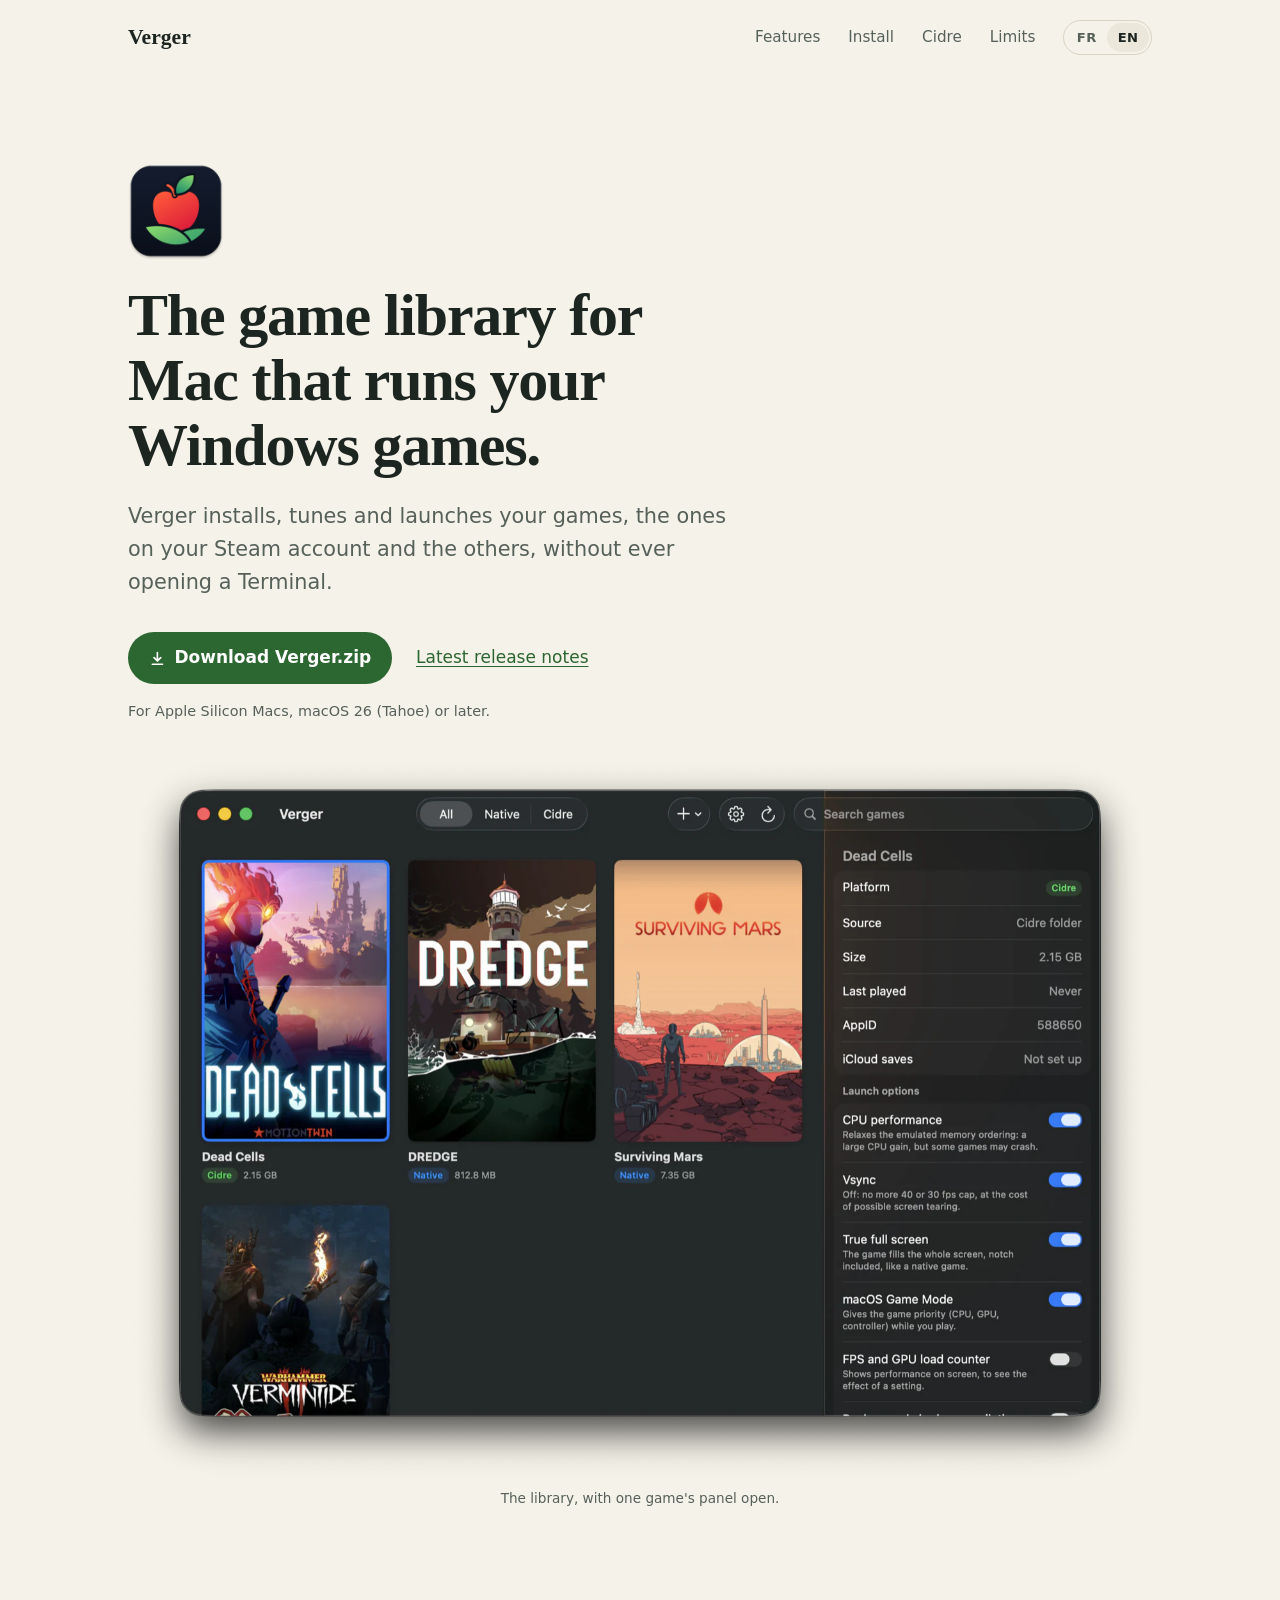
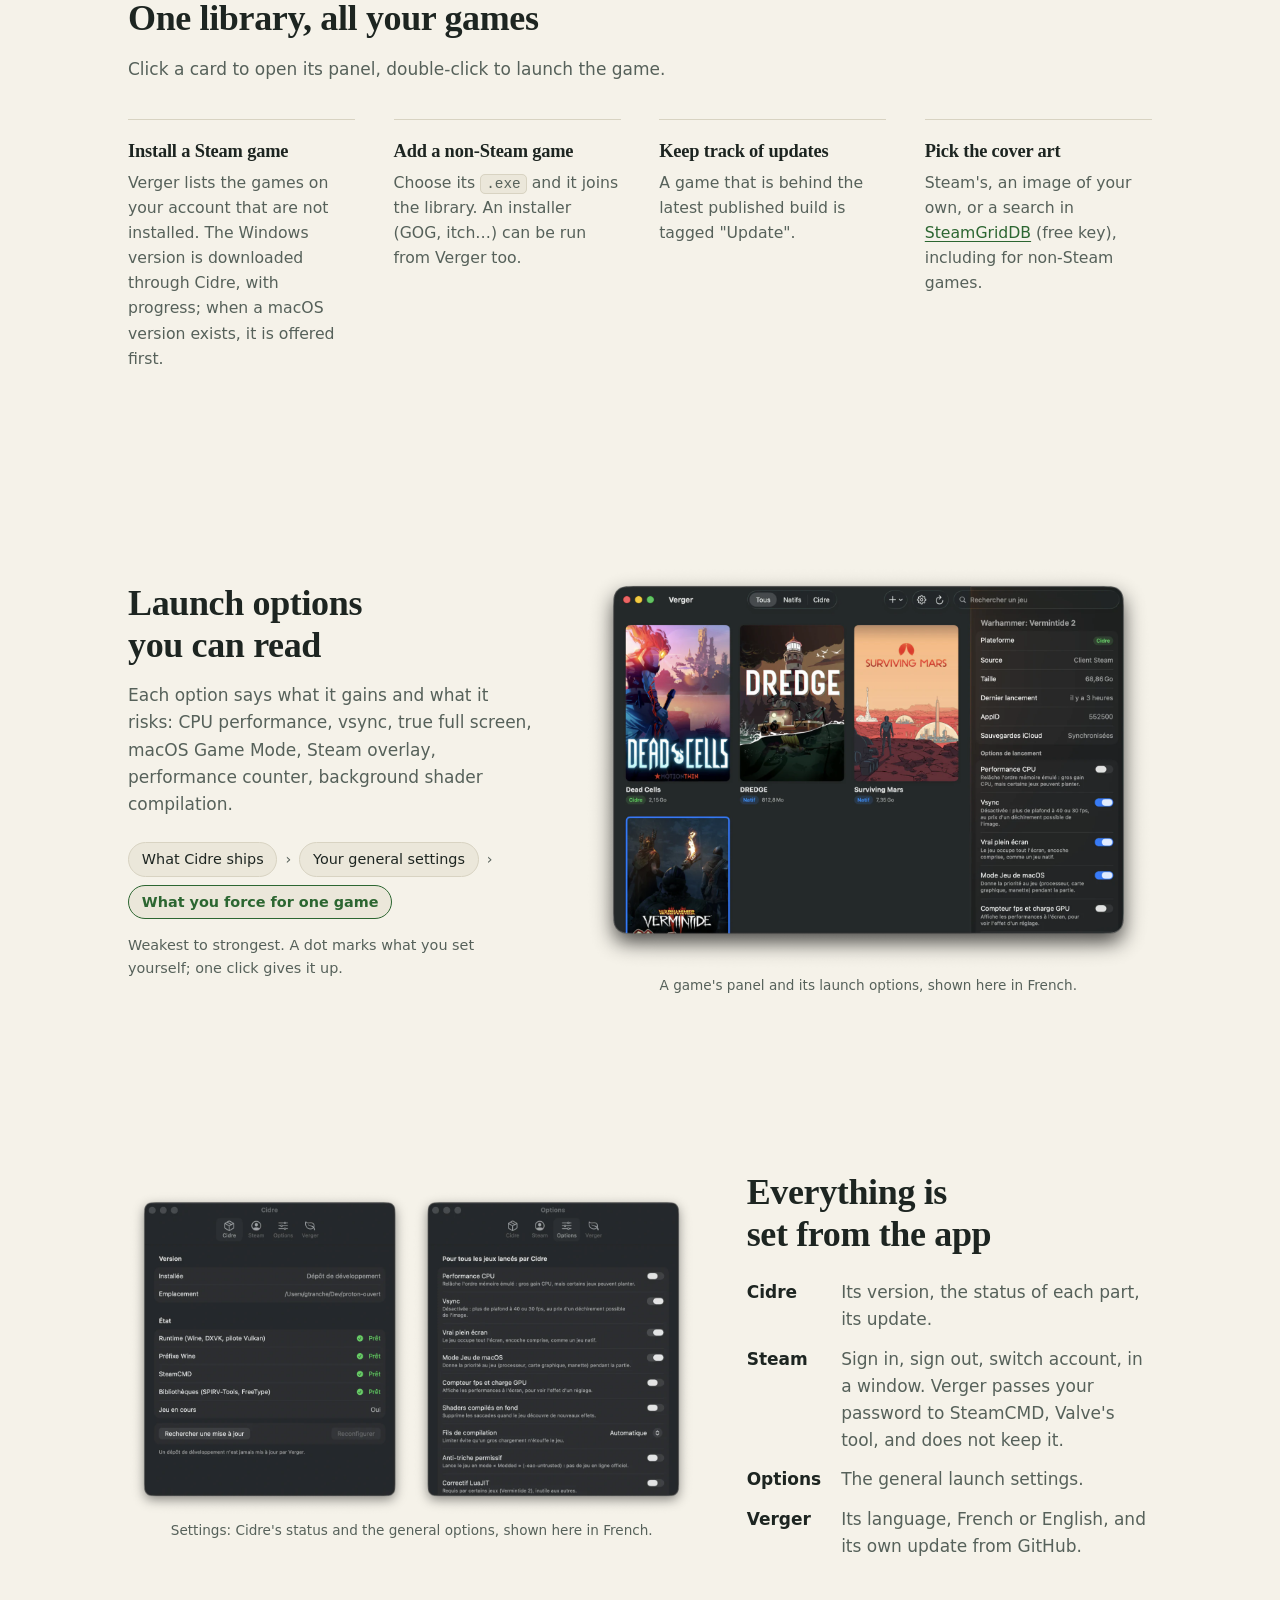
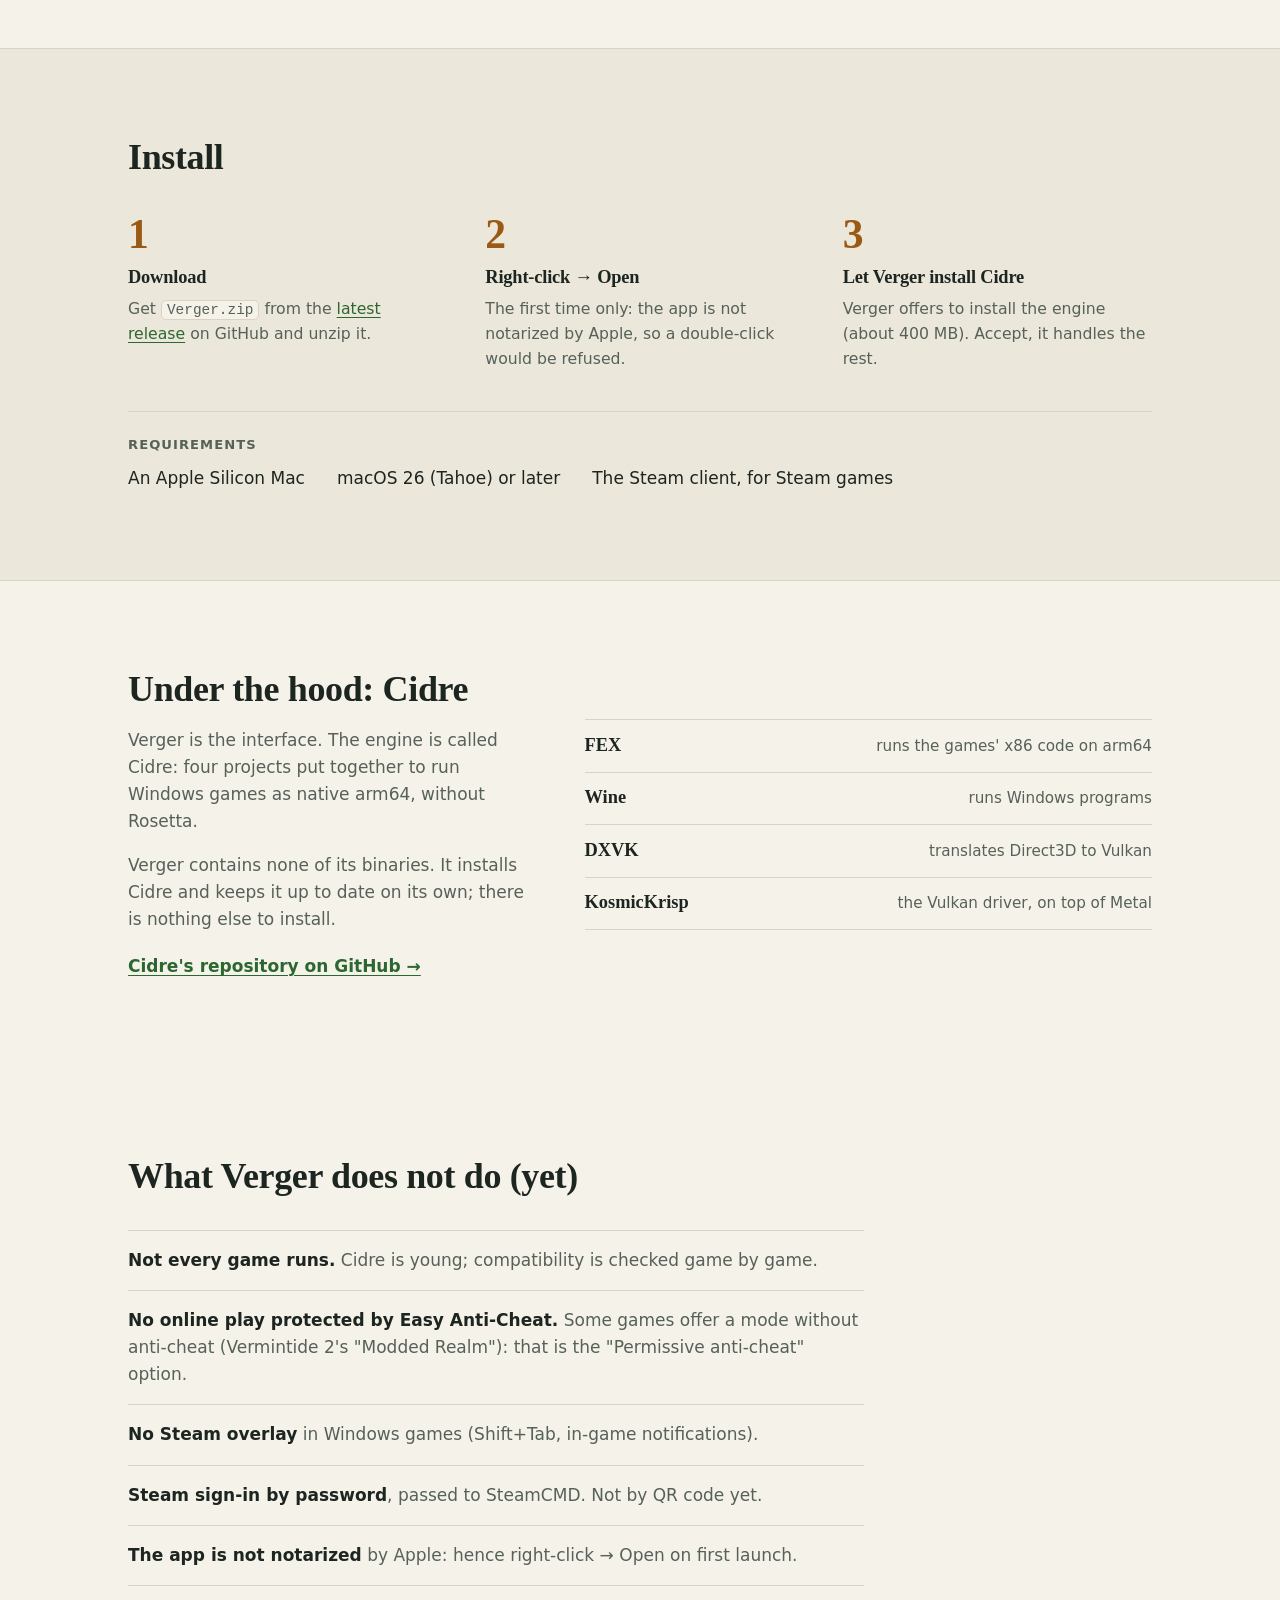
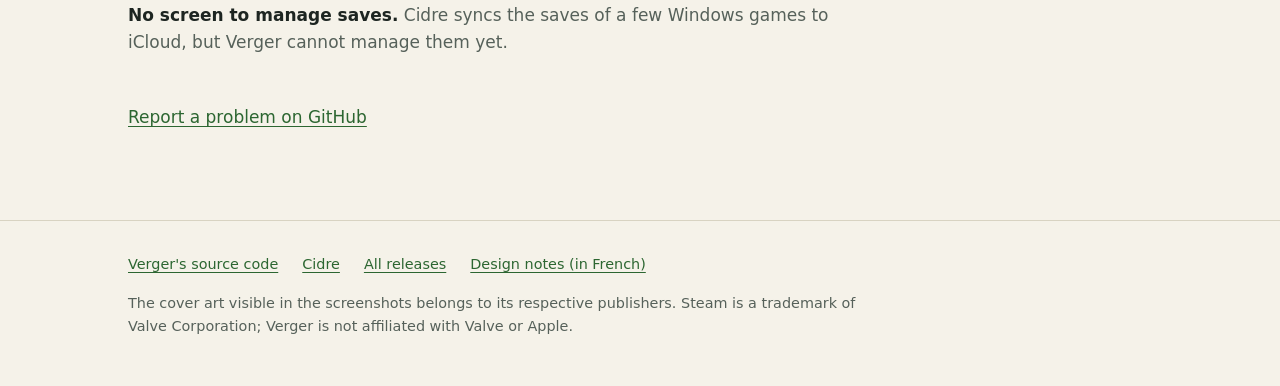
==== commit 1ac00414: "Options de lancement : interrupteur « Overlay Steam » Cidre sait afficher l'overlay Steam en jeu (op" ====
--- a/docs/index.html
+++ b/docs/index.html
@@ -96,7 +96,7 @@
   <section class="cadre duo">
     <div>
       <h2>Des options de lancement lisibles</h2>
-      <p class="intro">Chaque option dit ce qu'elle fait gagner et ce qu'elle risque&#8239;: performance CPU, vsync, vrai plein écran, Mode Jeu de macOS, compteur de performances, compilation des shaders en fond.</p>
+      <p class="intro">Chaque option dit ce qu'elle fait gagner et ce qu'elle risque&#8239;: performance CPU, vsync, vrai plein écran, Mode Jeu de macOS, overlay Steam, compteur de performances, compilation des shaders en fond.</p>
       <ol class="niveaux" aria-label="Trois niveaux de réglage, du plus faible au plus fort">
         <li><span>Ce que Cidre livre</span></li>
         <li><span>Tes réglages généraux</span></li>
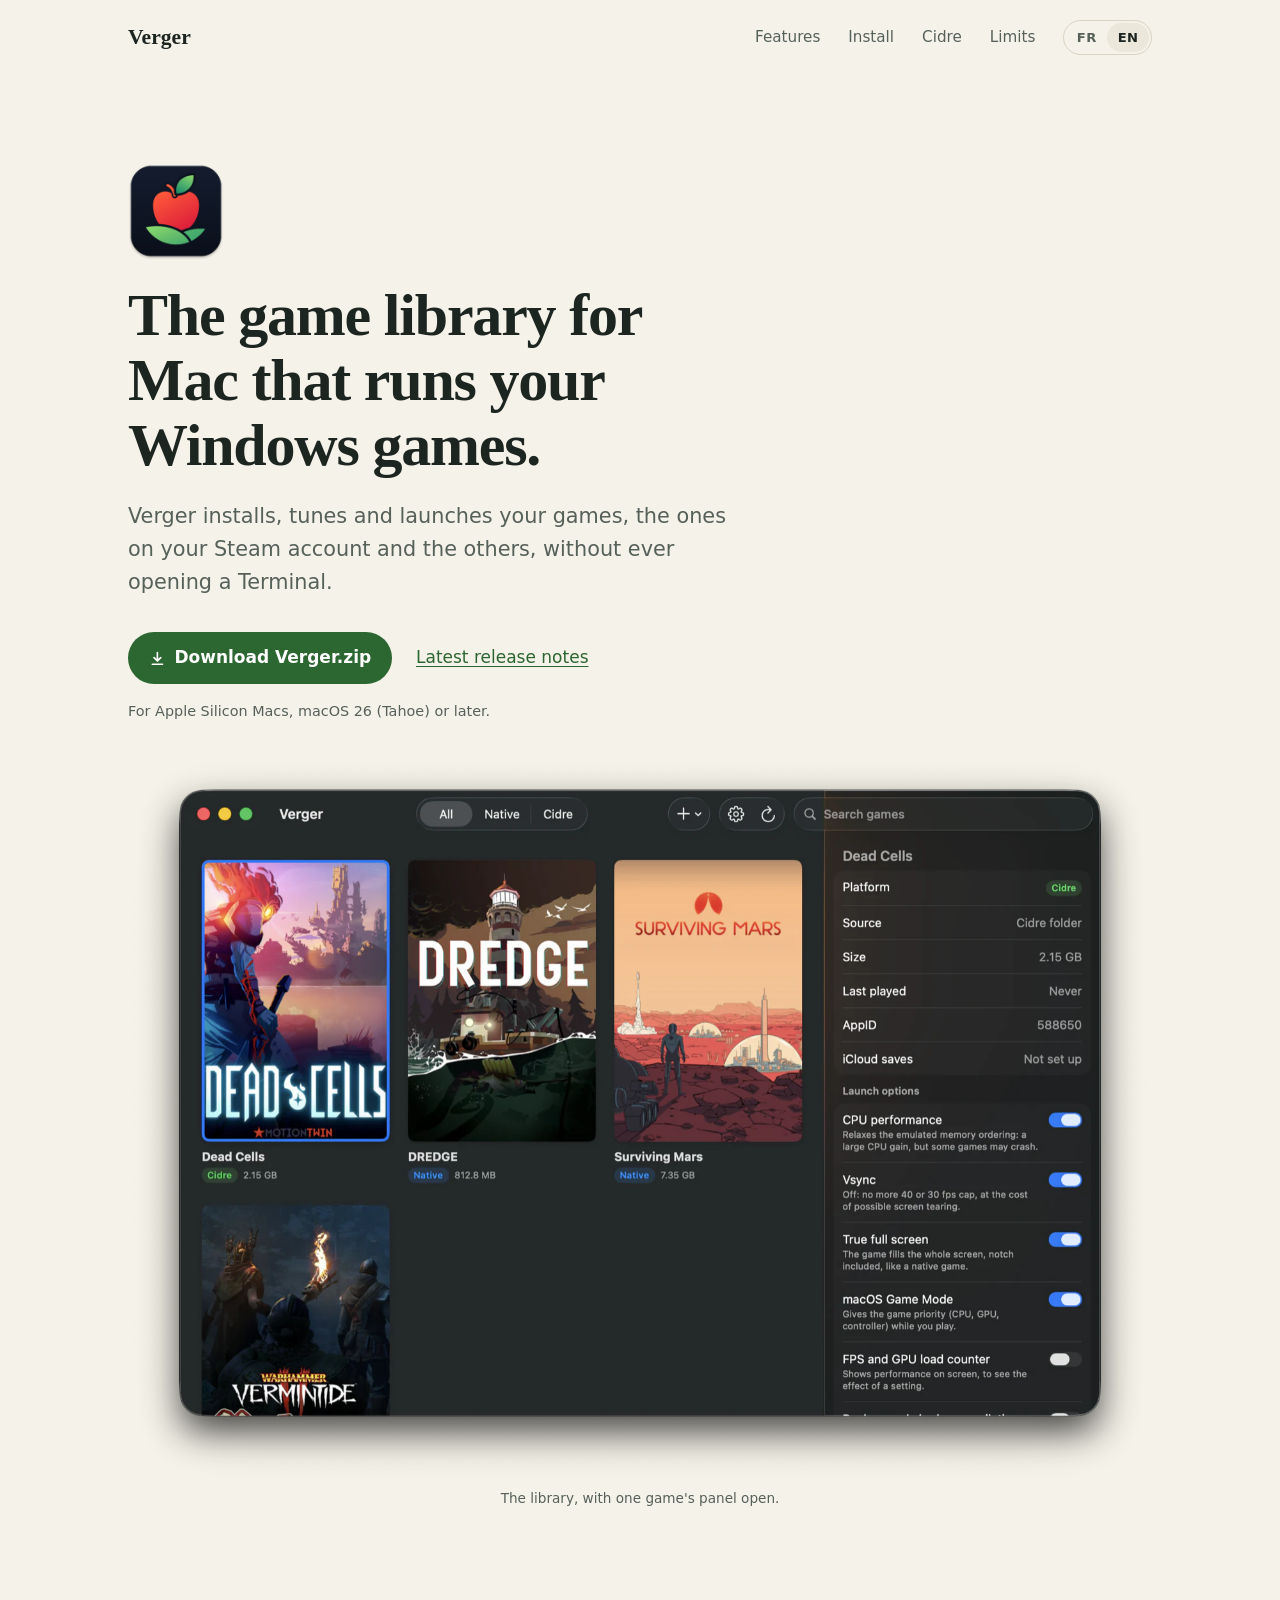
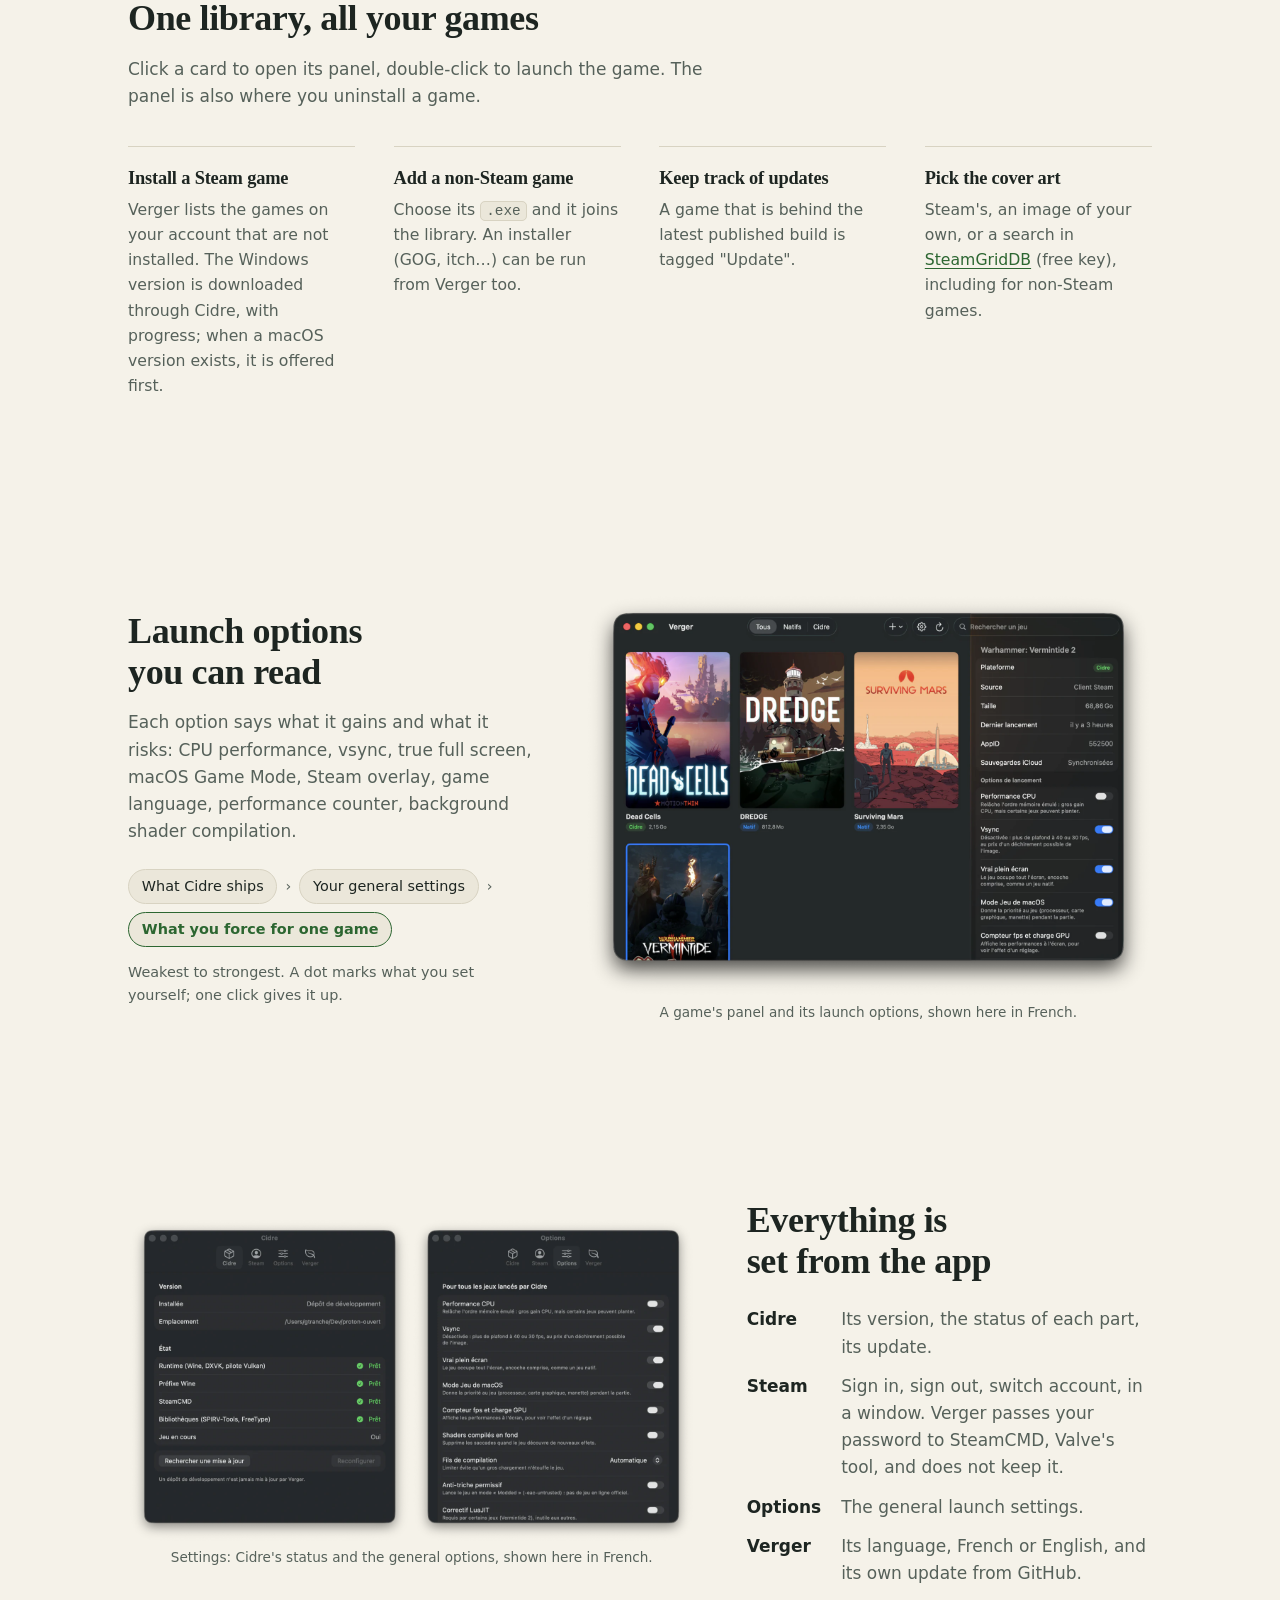
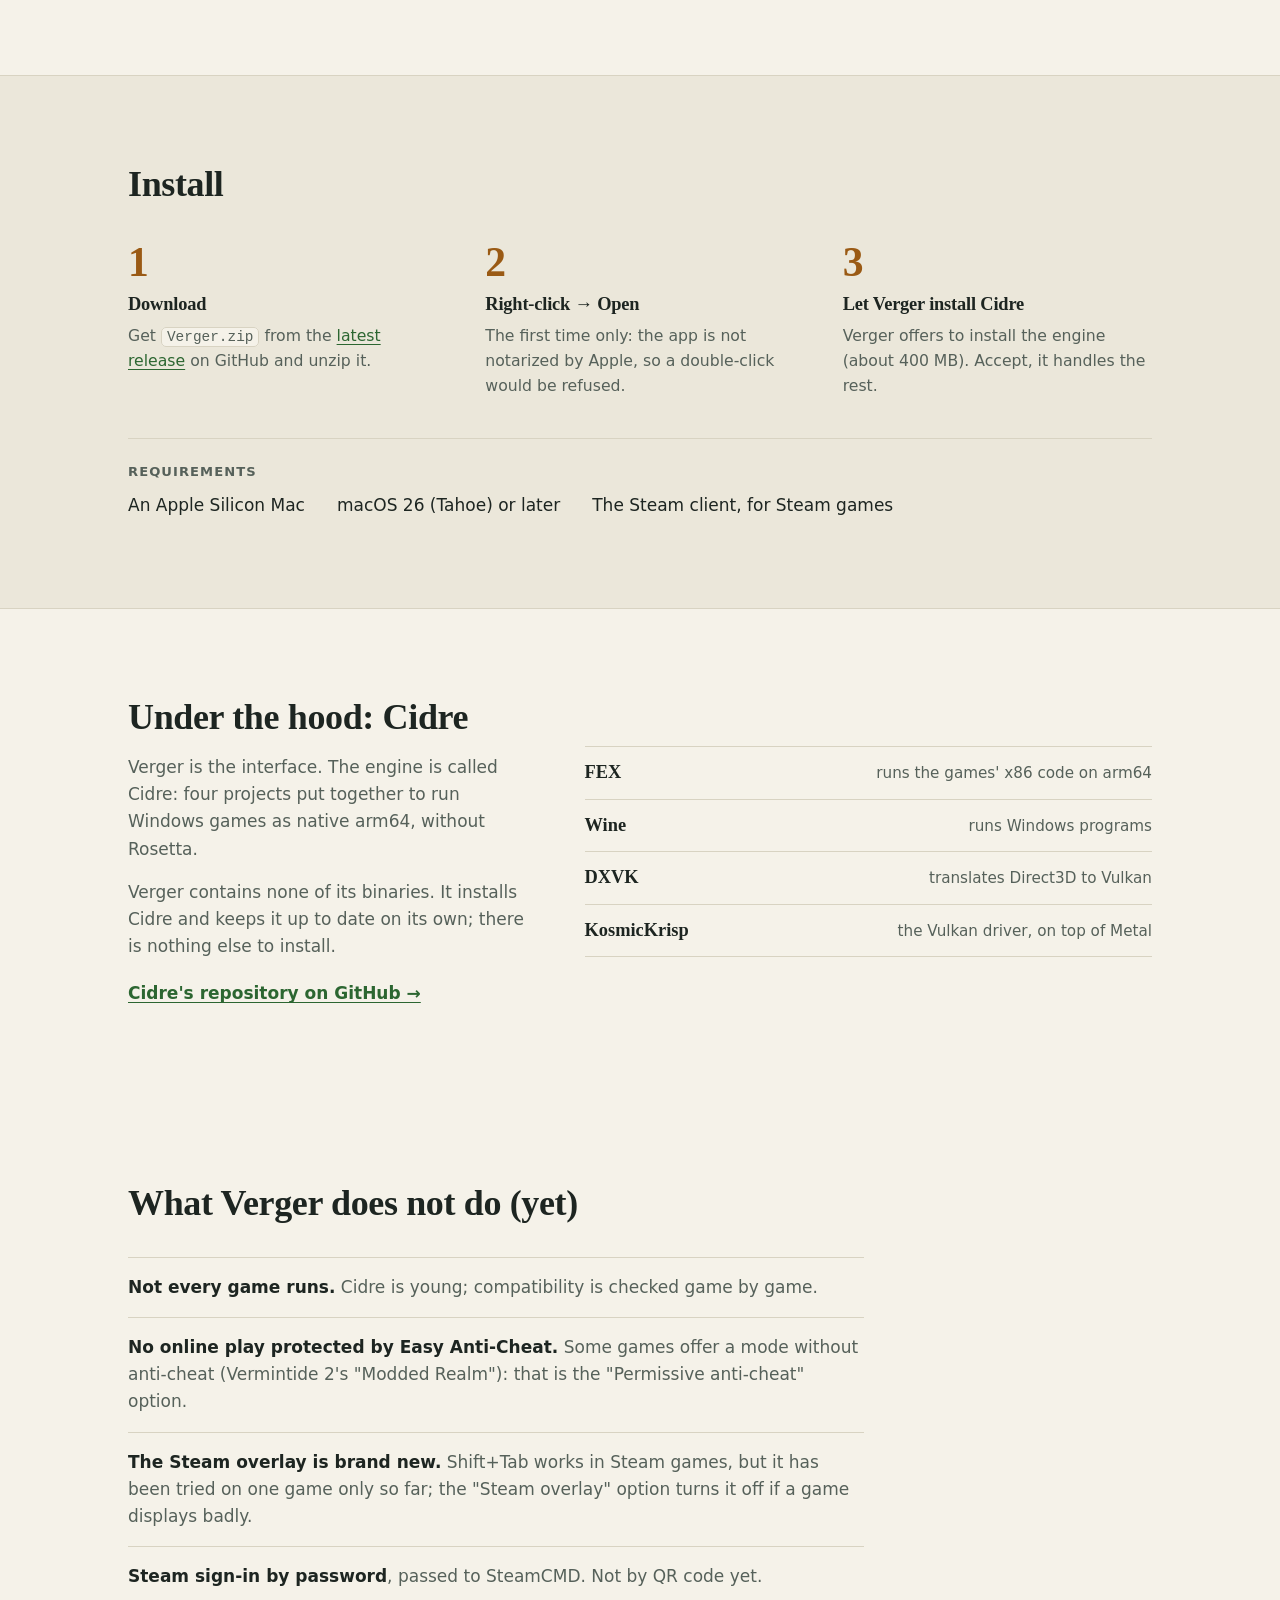
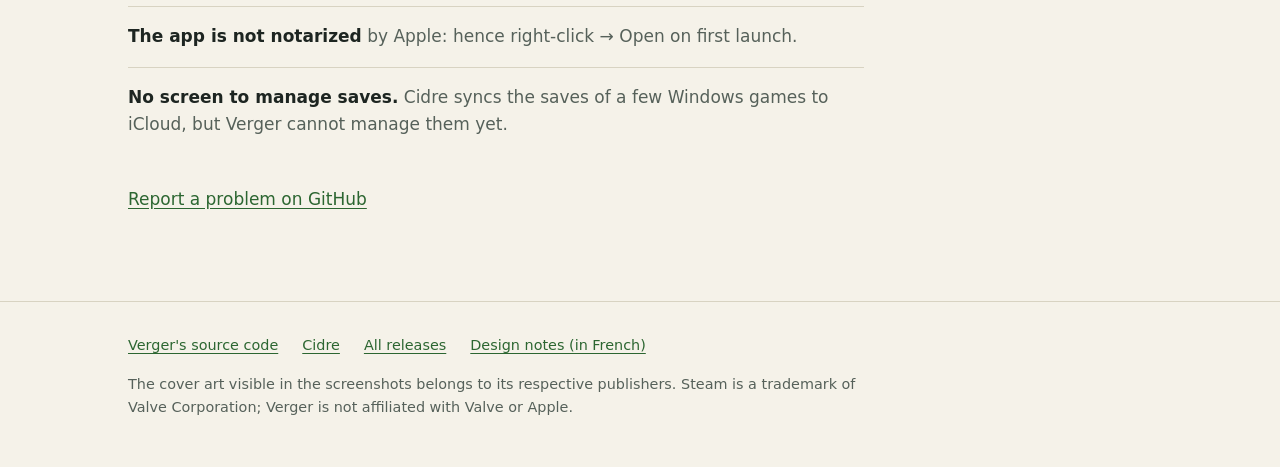
==== commit 5d22bec5: "Site et README : overlay Steam, langue du jeu, desinstallation L'overlay Steam existe depuis Cidre 1" ====
--- a/docs/index.html
+++ b/docs/index.html
@@ -72,7 +72,7 @@
 
   <section id="fonctions" class="cadre">
     <h2>Une bibliothèque, tous tes jeux</h2>
-    <p class="intro">Un clic sur une carte ouvre sa fiche, un double-clic lance le jeu.</p>
+    <p class="intro">Un clic sur une carte ouvre sa fiche, un double-clic lance le jeu. C'est aussi depuis la fiche qu'un jeu se désinstalle.</p>
     <ul class="capacites">
       <li>
         <h3>Installer un jeu Steam</h3>
@@ -96,7 +96,7 @@
   <section class="cadre duo">
     <div>
       <h2>Des options de lancement lisibles</h2>
-      <p class="intro">Chaque option dit ce qu'elle fait gagner et ce qu'elle risque&#8239;: performance CPU, vsync, vrai plein écran, Mode Jeu de macOS, overlay Steam, compteur de performances, compilation des shaders en fond.</p>
+      <p class="intro">Chaque option dit ce qu'elle fait gagner et ce qu'elle risque&#8239;: performance CPU, vsync, vrai plein écran, Mode Jeu de macOS, overlay Steam, langue du jeu, compteur de performances, compilation des shaders en fond.</p>
       <ol class="niveaux" aria-label="Trois niveaux de réglage, du plus faible au plus fort">
         <li><span>Ce que Cidre livre</span></li>
         <li><span>Tes réglages généraux</span></li>
@@ -183,7 +183,7 @@
     <ul class="limites">
       <li><b>Tous les jeux ne tournent pas.</b> Cidre est jeune&#8239;; la compatibilité se vérifie jeu par jeu.</li>
       <li><b>Pas de jeu en ligne protégé par Easy Anti-Cheat.</b> Certains jeux proposent un mode sans anti-triche (le «&#8239;Modded Realm&#8239;» de Vermintide 2)&#8239;: c'est l'option «&#8239;Anti-triche permissif&#8239;».</li>
-      <li><b>Pas d'overlay Steam</b> dans les jeux Windows (Maj+Tab, notifications en jeu).</li>
+      <li><b>L'overlay Steam est tout neuf.</b> Maj+Tab fonctionne dans les jeux Steam, mais il n'a été essayé que sur un seul jeu pour l'instant&#8239;; l'option «&#8239;Overlay Steam&#8239;» le coupe si un jeu s'affiche mal.</li>
       <li><b>Connexion Steam par mot de passe</b>, relayé à SteamCMD. Pas encore par QR code.</li>
       <li><b>Application non notarisée</b> par Apple&#8239;: d'où le clic droit → Ouvrir au premier lancement.</li>
       <li><b>Pas d'écran pour gérer les sauvegardes.</b> Cidre synchronise celles de quelques jeux Windows vers iCloud, mais Verger ne permet pas encore de les gérer.</li>
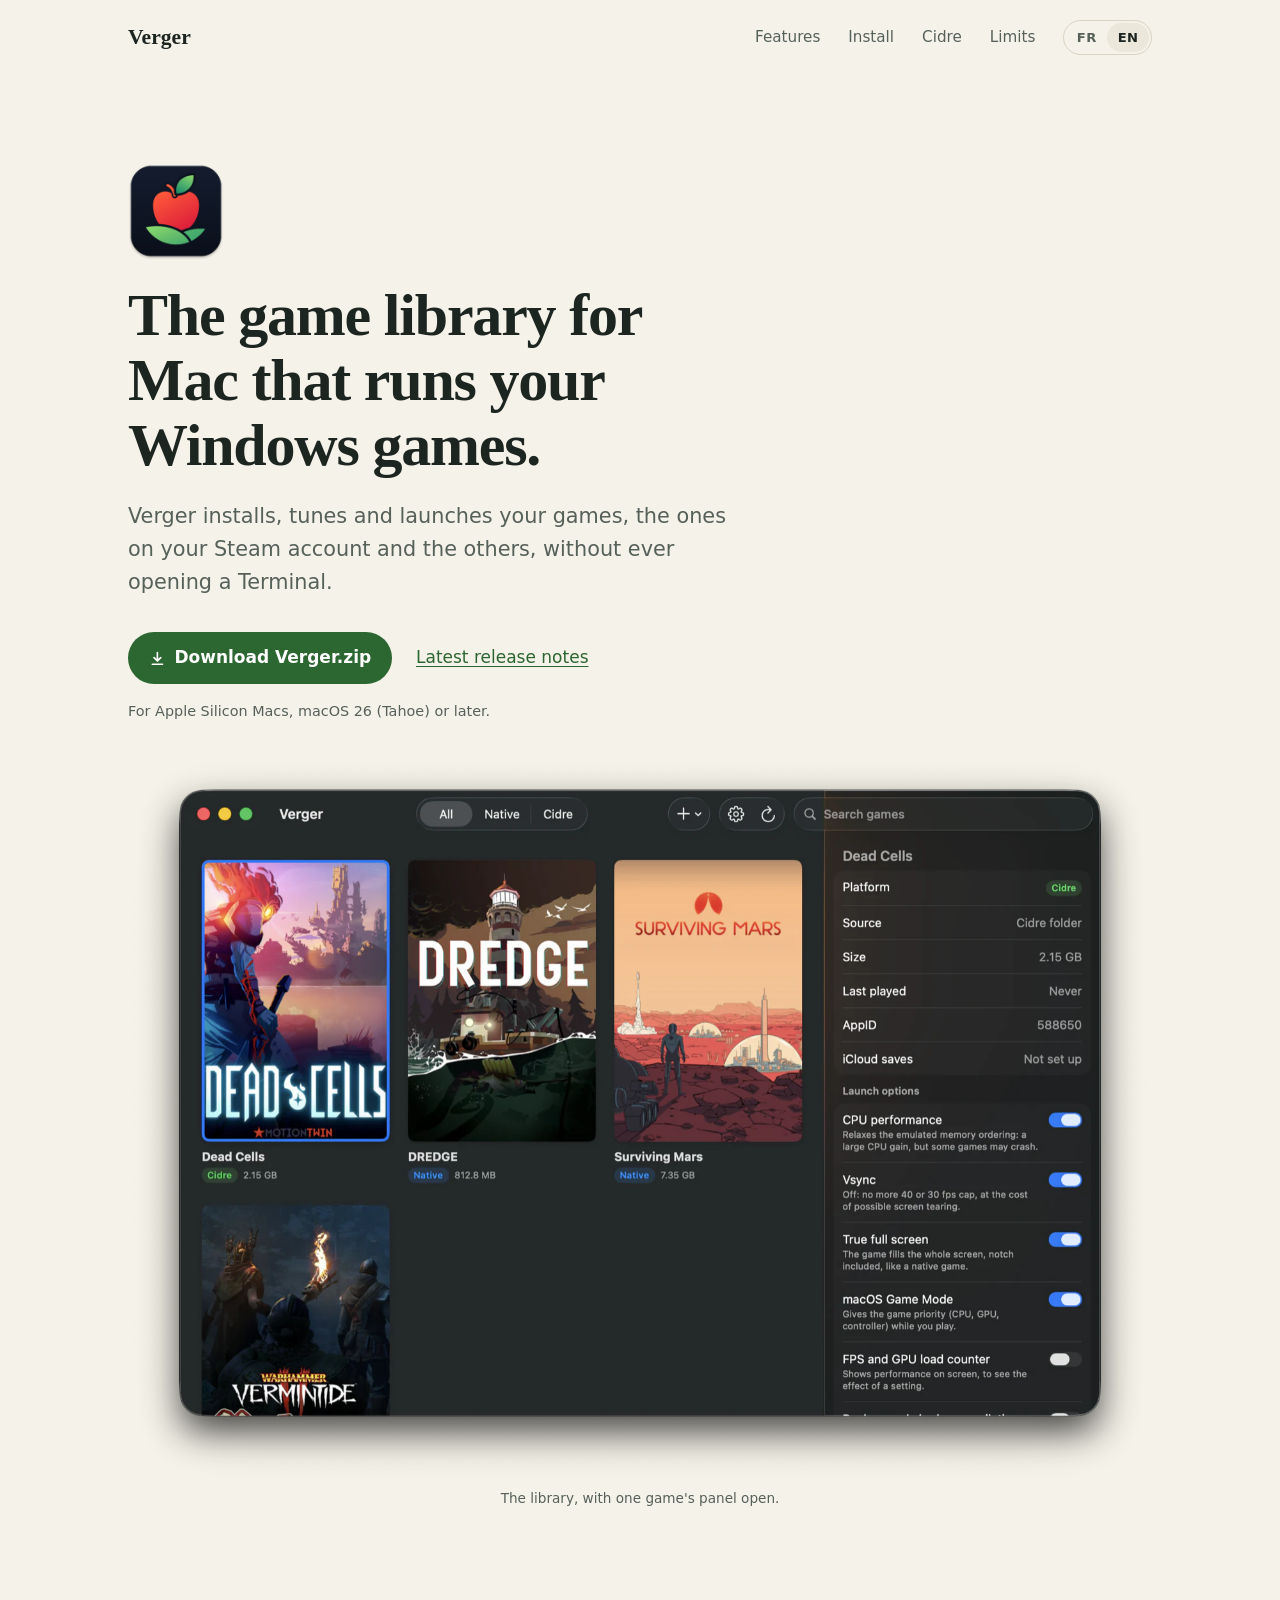
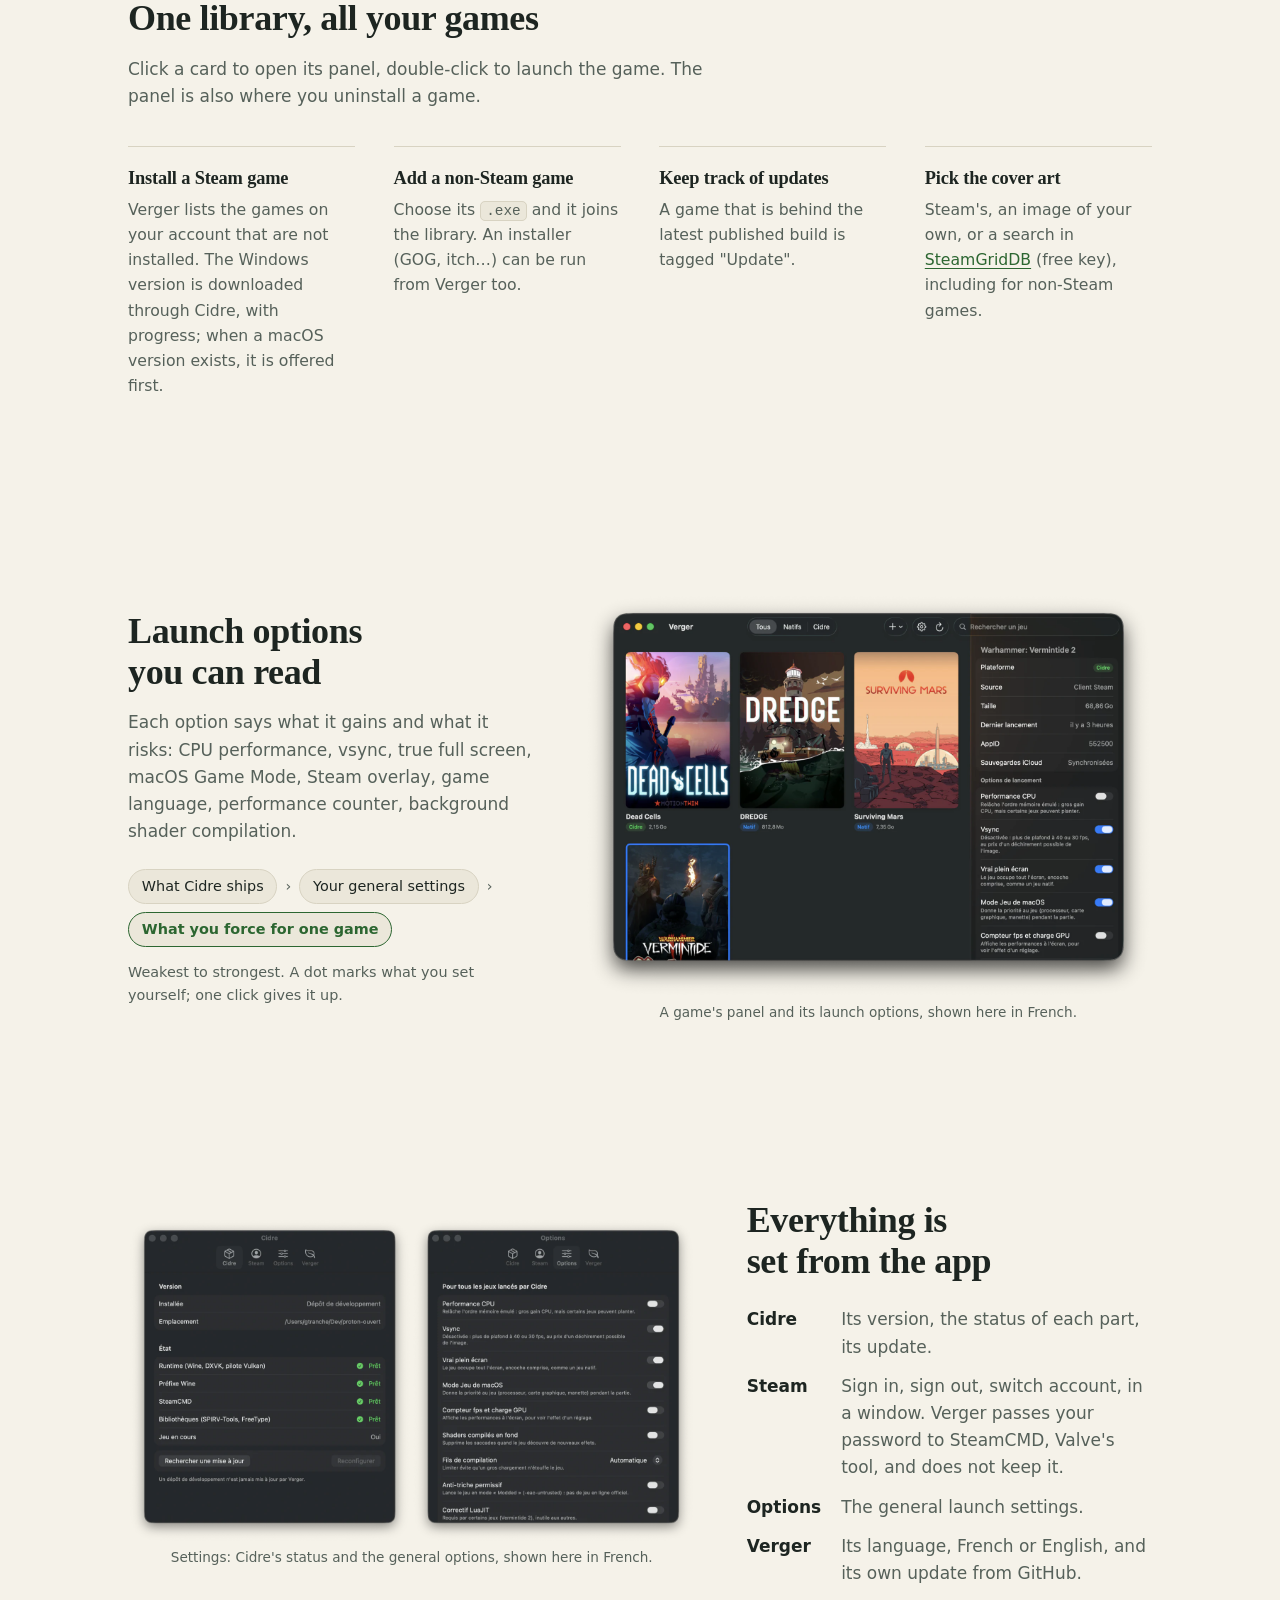
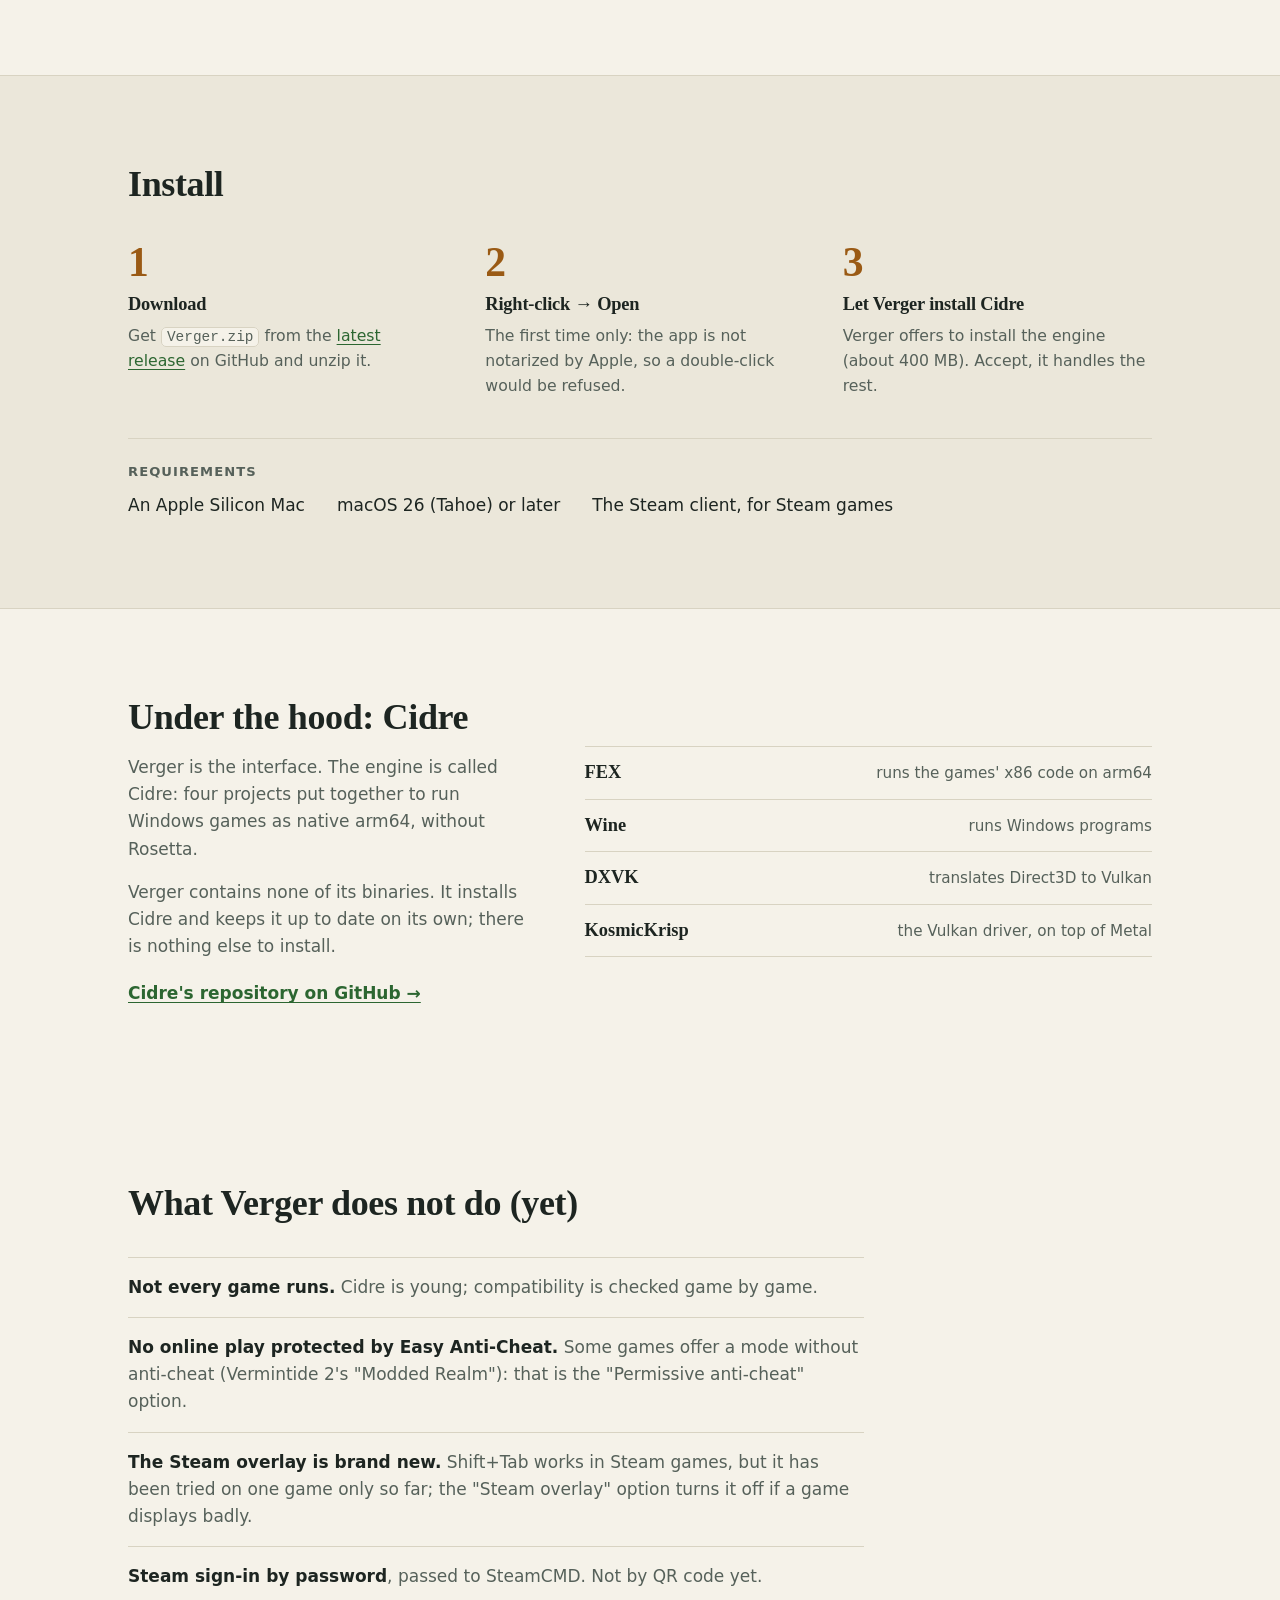
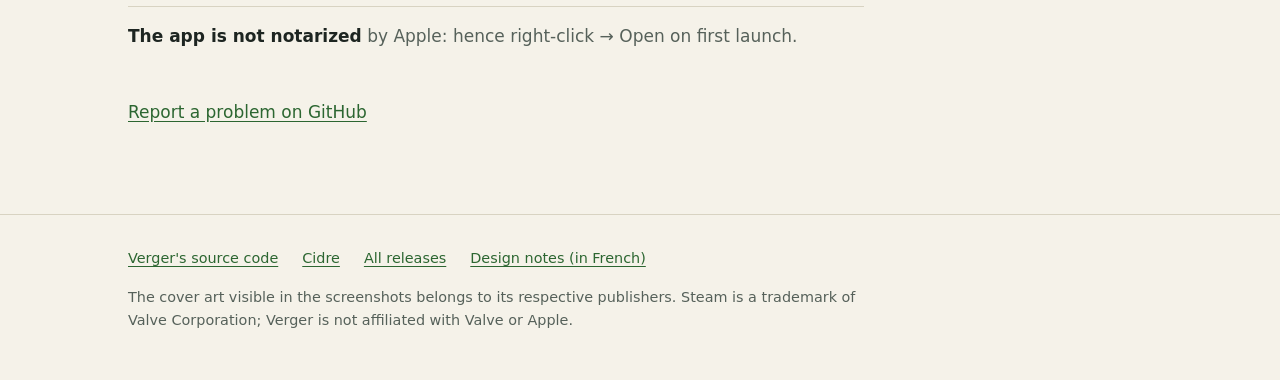
==== commit b4e58582: "Sauvegardes : l'etat de la copie iCloud et ses gestes, dans la fiche du jeu La fiche d'un jeu lance " ====
--- a/docs/index.html
+++ b/docs/index.html
@@ -186,7 +186,6 @@
       <li><b>L'overlay Steam est tout neuf.</b> Maj+Tab fonctionne dans les jeux Steam, mais il n'a été essayé que sur un seul jeu pour l'instant&#8239;; l'option «&#8239;Overlay Steam&#8239;» le coupe si un jeu s'affiche mal.</li>
       <li><b>Connexion Steam par mot de passe</b>, relayé à SteamCMD. Pas encore par QR code.</li>
       <li><b>Application non notarisée</b> par Apple&#8239;: d'où le clic droit → Ouvrir au premier lancement.</li>
-      <li><b>Pas d'écran pour gérer les sauvegardes.</b> Cidre synchronise celles de quelques jeux Windows vers iCloud, mais Verger ne permet pas encore de les gérer.</li>
     </ul>
     <p class="suite"><a href="https://github.com/gtranche/verger/issues">Signaler un problème sur GitHub</a></p>
   </section>
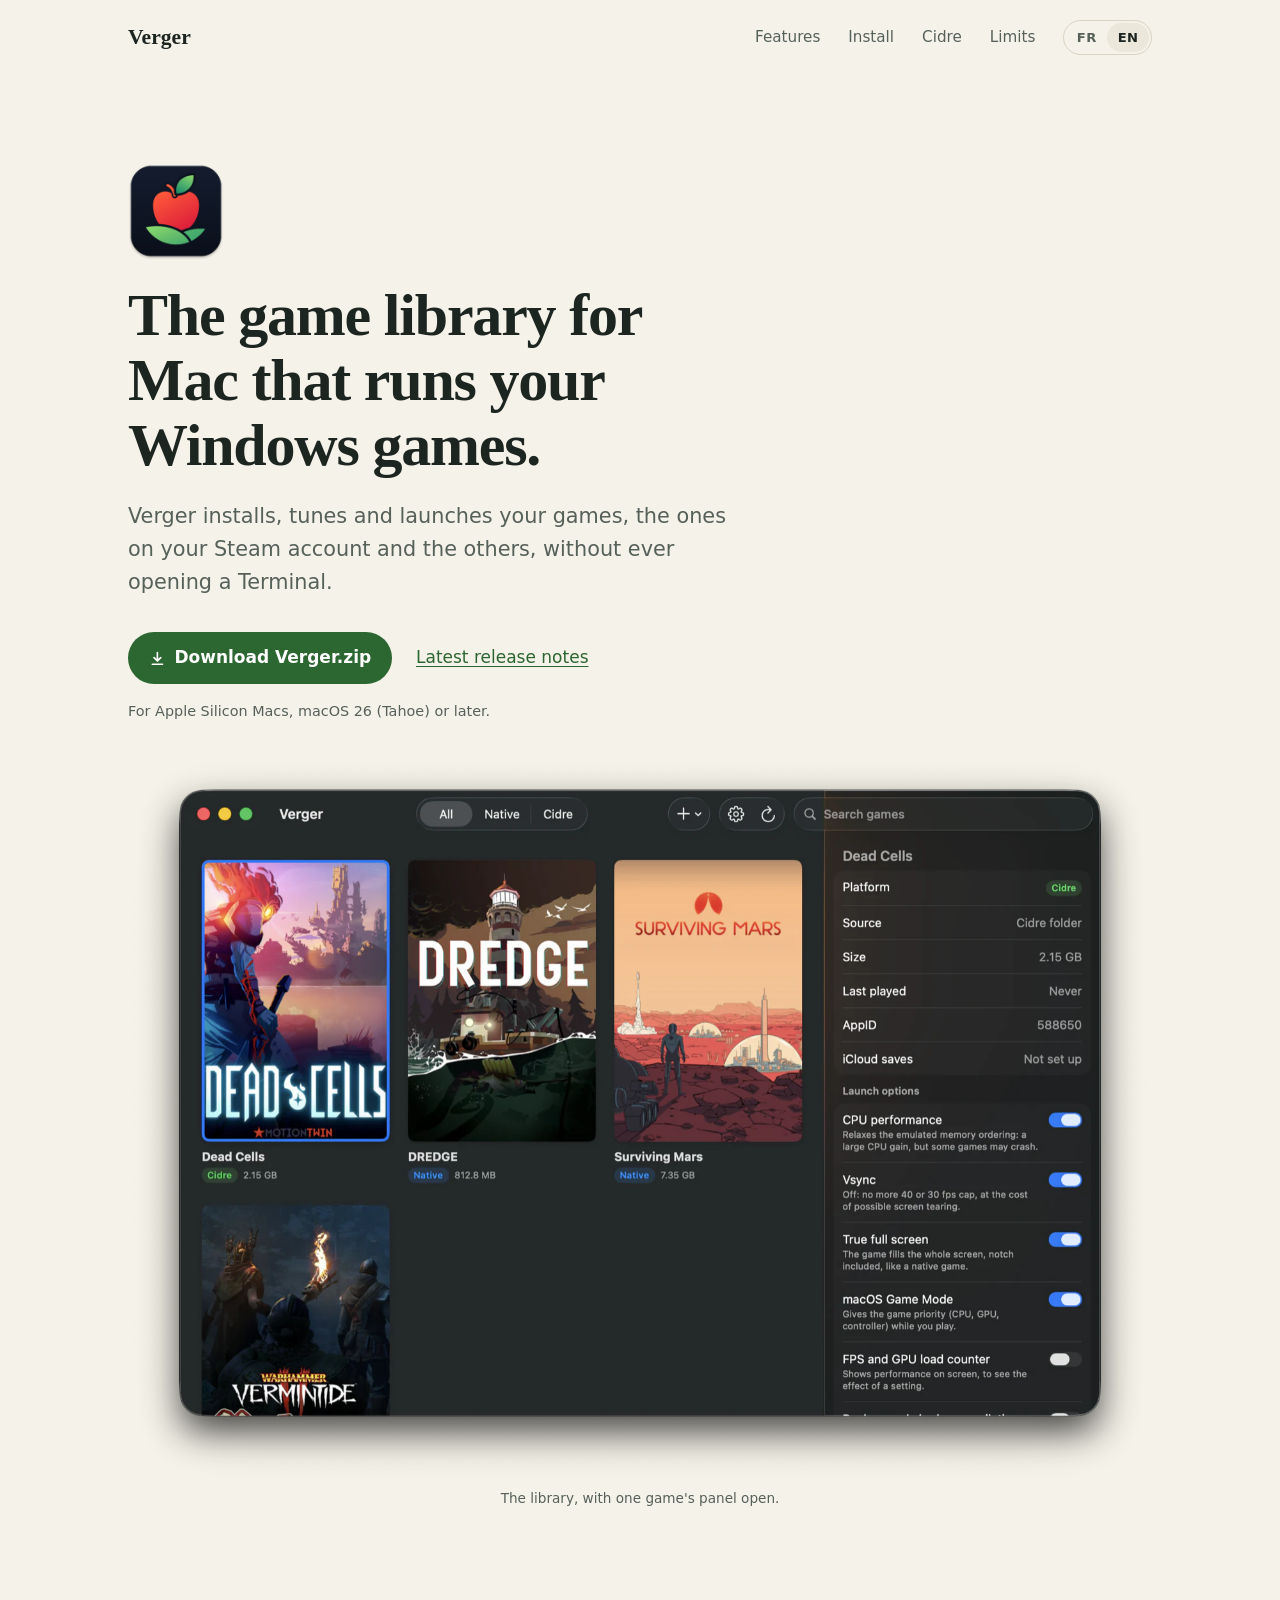
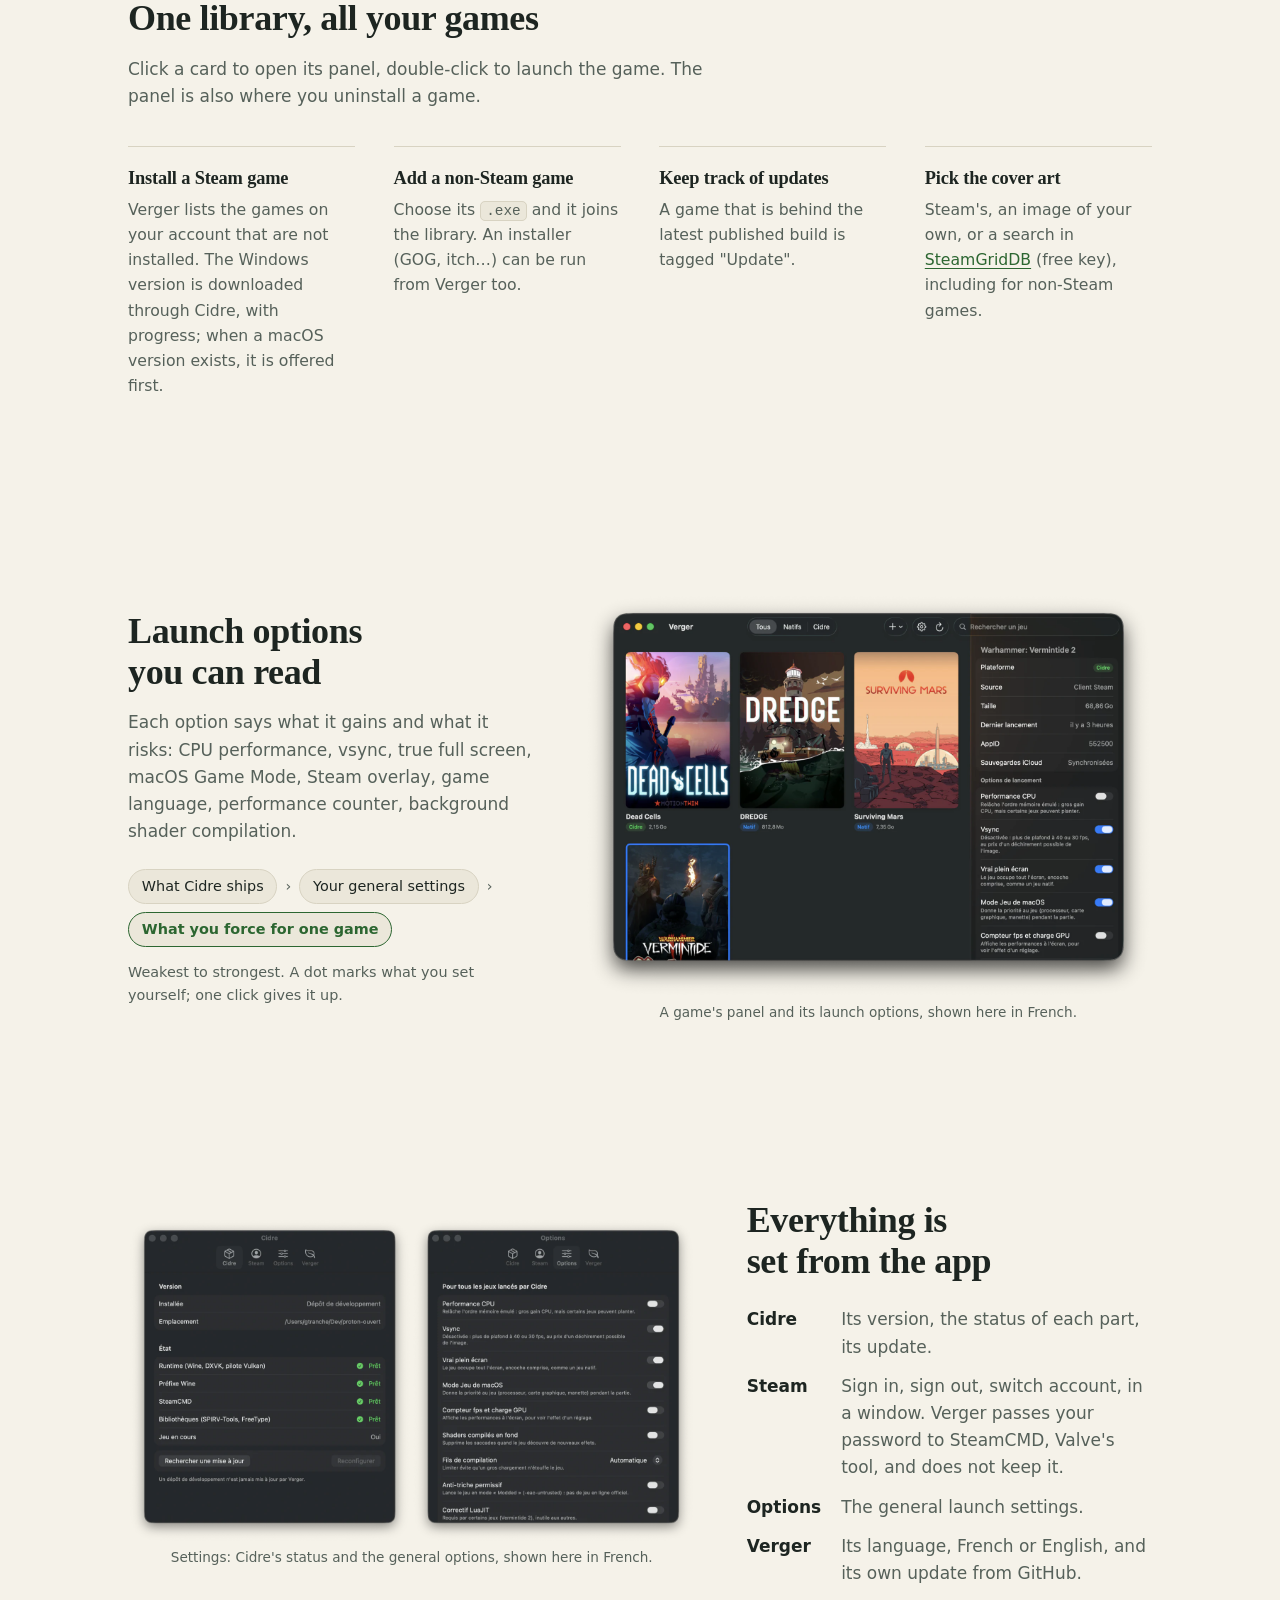
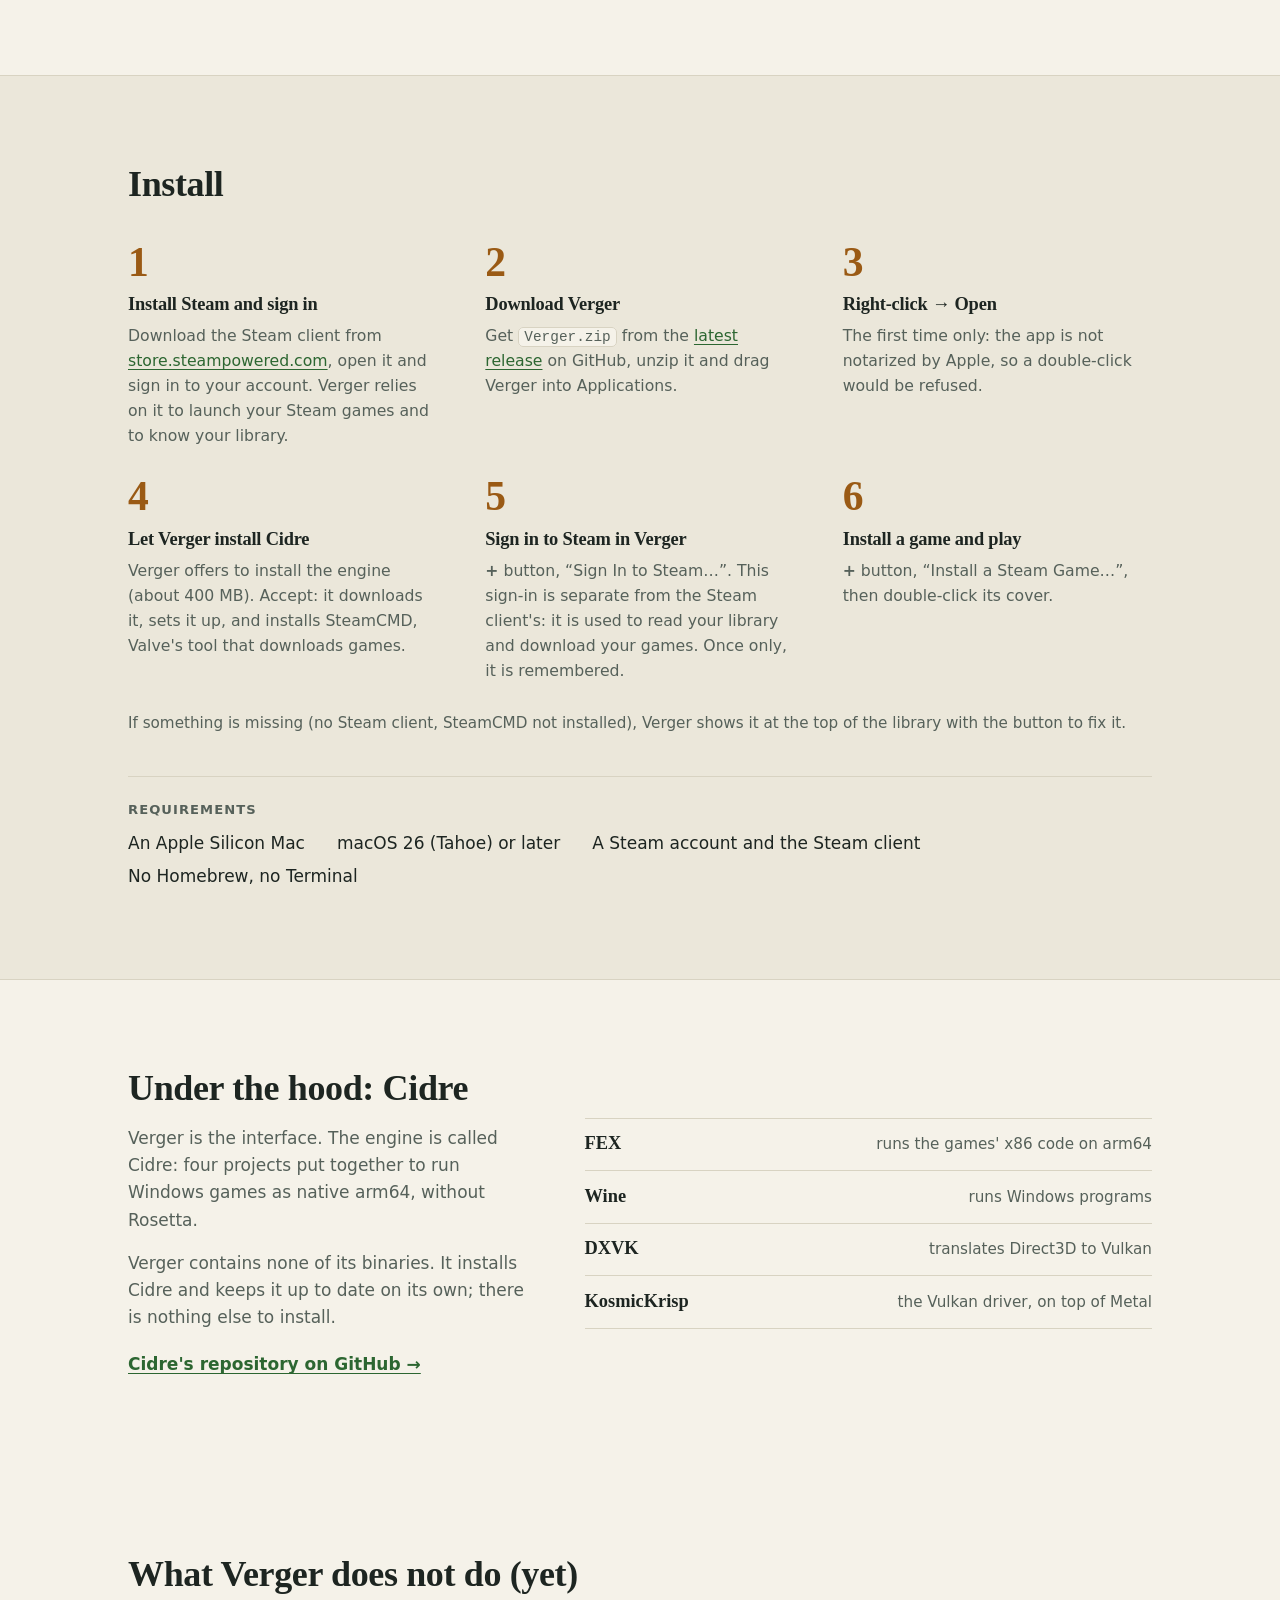
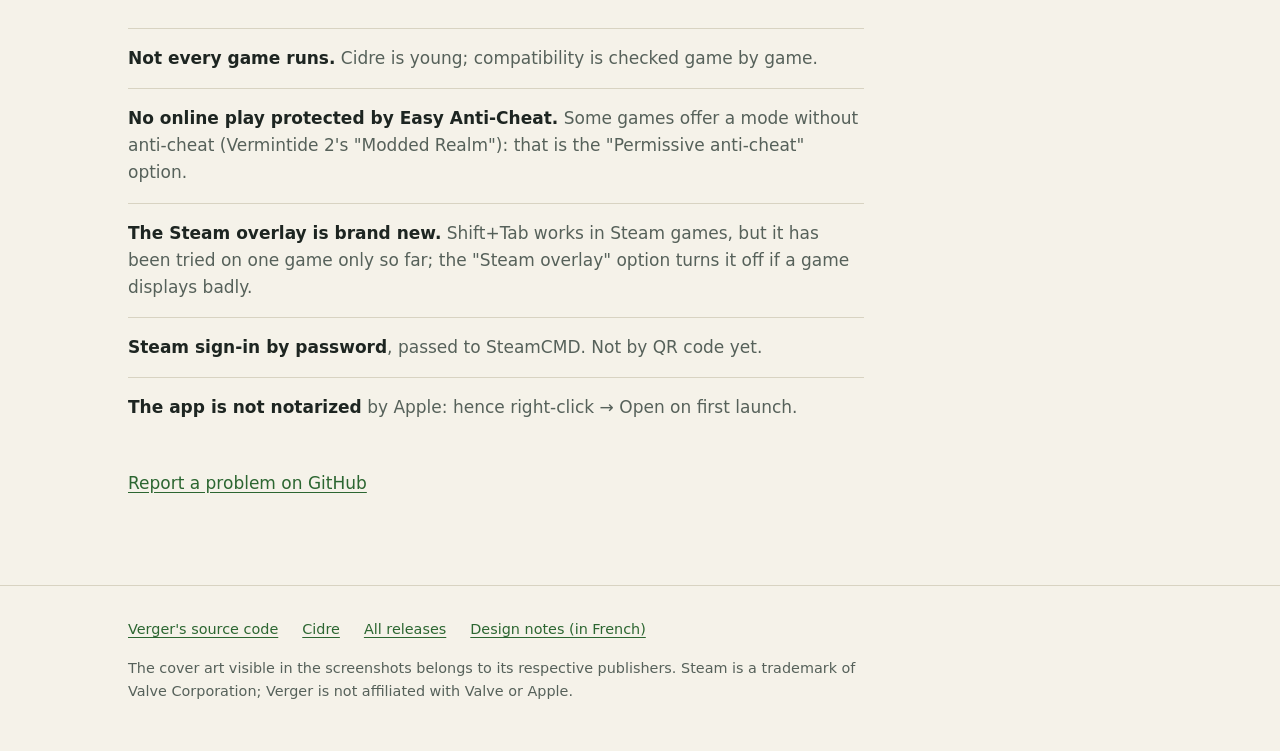
==== commit 78e4aa0f: "Installation sur une machine neuve : etapes completes, et Verger dit ce qui manque - README et site " ====
--- a/docs/index.html
+++ b/docs/index.html
@@ -139,8 +139,12 @@
       <h2>Installer</h2>
       <ol class="etapes">
         <li>
-          <h3>Télécharge</h3>
-          <p>Récupère <code>Verger.zip</code> depuis la <a href="https://github.com/gtranche/verger/releases/latest">dernière version</a> sur GitHub et décompresse-le.</p>
+          <h3>Installe Steam et connecte-toi</h3>
+          <p>Télécharge le client Steam sur <a href="https://store.steampowered.com/about/">store.steampowered.com</a>, ouvre-le et connecte-toi à ton compte. Verger s'appuie sur lui pour lancer tes jeux Steam et connaître ta bibliothèque.</p>
+        </li>
+        <li>
+          <h3>Télécharge Verger</h3>
+          <p>Récupère <code>Verger.zip</code> depuis la <a href="https://github.com/gtranche/verger/releases/latest">dernière version</a> sur GitHub, décompresse-le et glisse Verger dans Applications.</p>
         </li>
         <li>
           <h3>Clic droit → Ouvrir</h3>
@@ -148,16 +152,26 @@
         </li>
         <li>
           <h3>Laisse Verger installer Cidre</h3>
-          <p>Verger propose d'installer le moteur (environ 400 Mo). Accepte, il s'occupe du reste.</p>
+          <p>Verger propose d'installer le moteur (environ 400 Mo). Accepte&#8239;: il le télécharge, le configure, et installe SteamCMD, l'outil de Valve qui télécharge les jeux.</p>
+        </li>
+        <li>
+          <h3>Connecte-toi à Steam dans Verger</h3>
+          <p>Bouton <b>+</b>, «&#8239;Connexion à Steam…&#8239;». C'est une connexion à part de celle du client Steam&#8239;: elle sert à lire ta bibliothèque et à télécharger tes jeux. Une seule fois, elle est mémorisée.</p>
+        </li>
+        <li>
+          <h3>Installe un jeu et joue</h3>
+          <p>Bouton <b>+</b>, «&#8239;Installer un jeu Steam…&#8239;», puis double-clic sur sa jaquette.</p>
         </li>
       </ol>
+      <p class="note">S'il manque quelque chose (client Steam absent, SteamCMD non installé), Verger l'affiche en haut de la bibliothèque avec le bouton pour y remédier.</p>
 
       <div class="configuration">
         <h3>Configuration requise</h3>
         <ul>
           <li>Un Mac Apple Silicon</li>
           <li>macOS 26 (Tahoe) ou plus récent</li>
-          <li>Le client Steam, pour les jeux Steam</li>
+          <li>Un compte Steam et le client Steam</li>
+          <li>Ni Homebrew ni Terminal</li>
         </ul>
       </div>
     </div>
--- a/docs/site.css
+++ b/docs/site.css
@@ -330,6 +330,8 @@
 .etapes p { margin-top: 0.4rem; color: var(--encre-douce); font-size: 0.98rem; }
 .etapes code { background: var(--fond); }
 
+.etapes + .note { margin-top: 1.75rem; color: var(--encre-douce); font-size: 0.95rem; }
+
 .configuration {
   margin-top: 2.5rem;
   padding-top: 1.5rem;
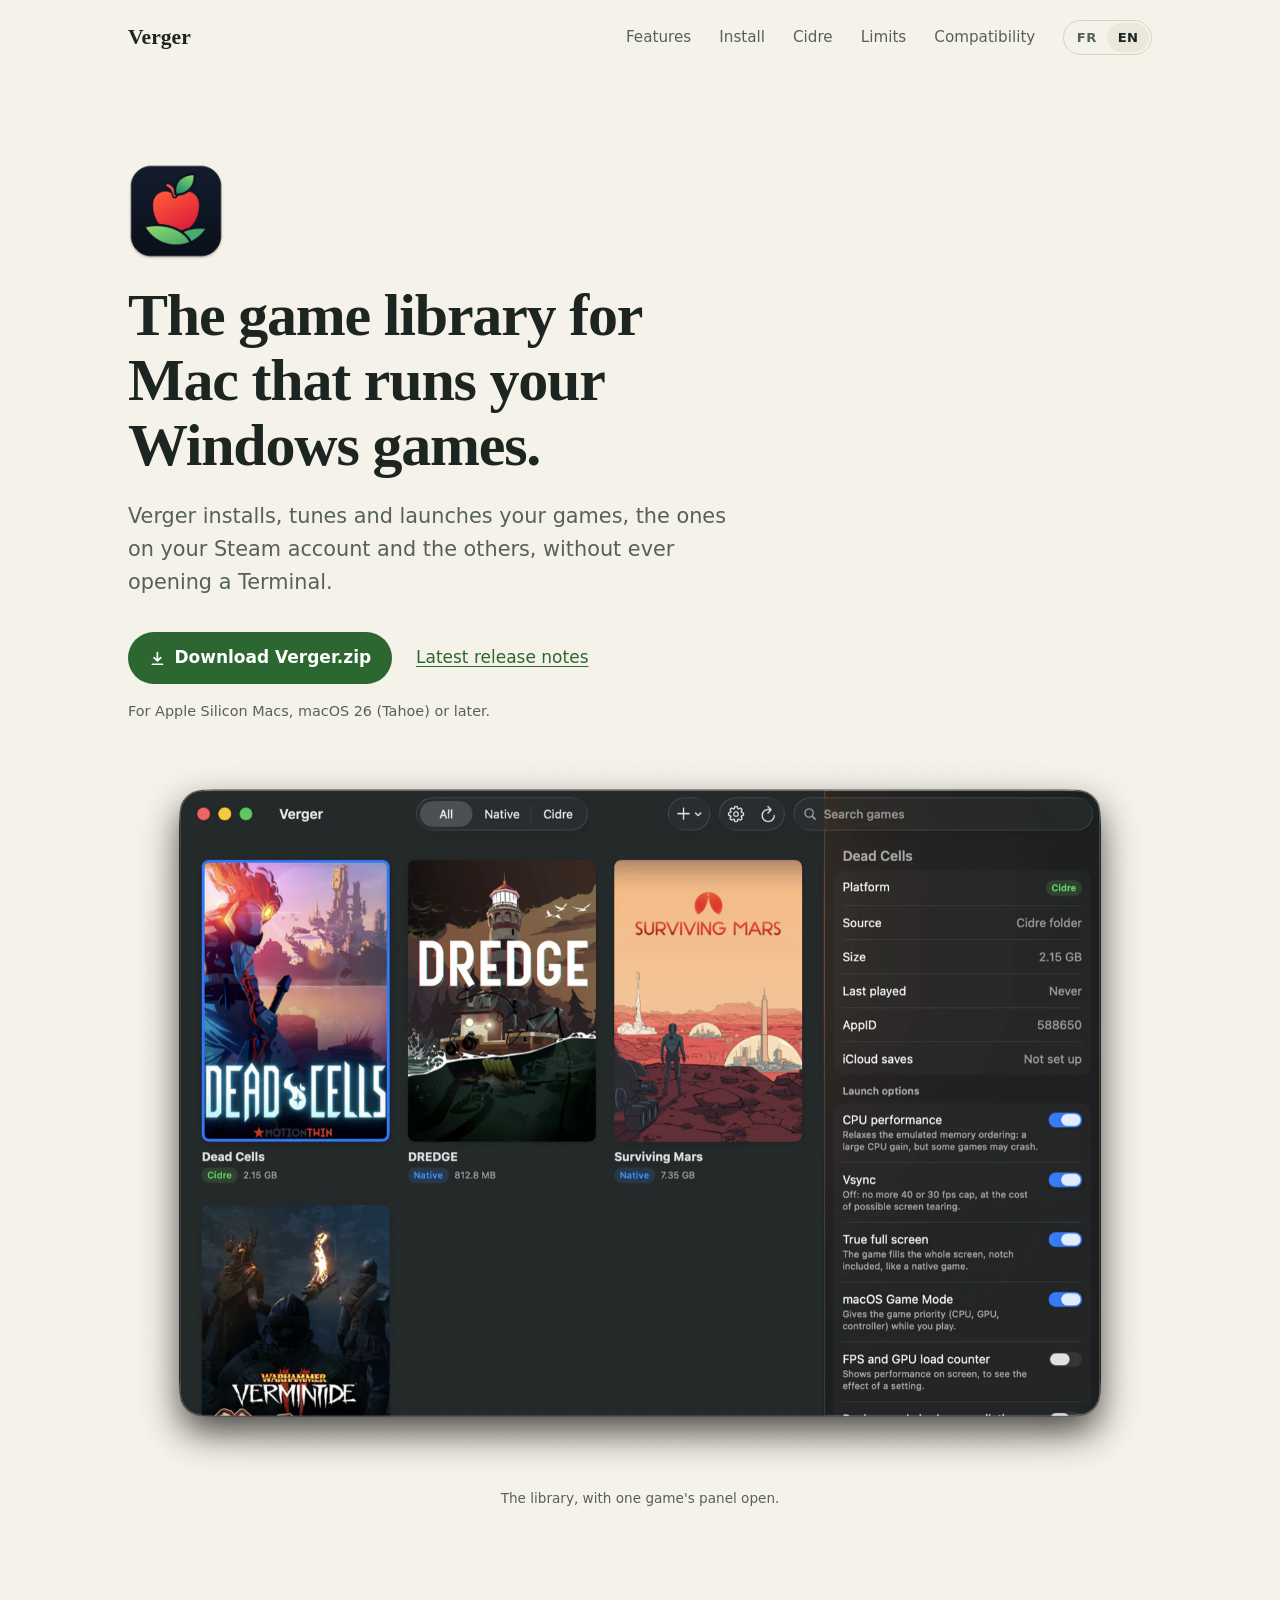
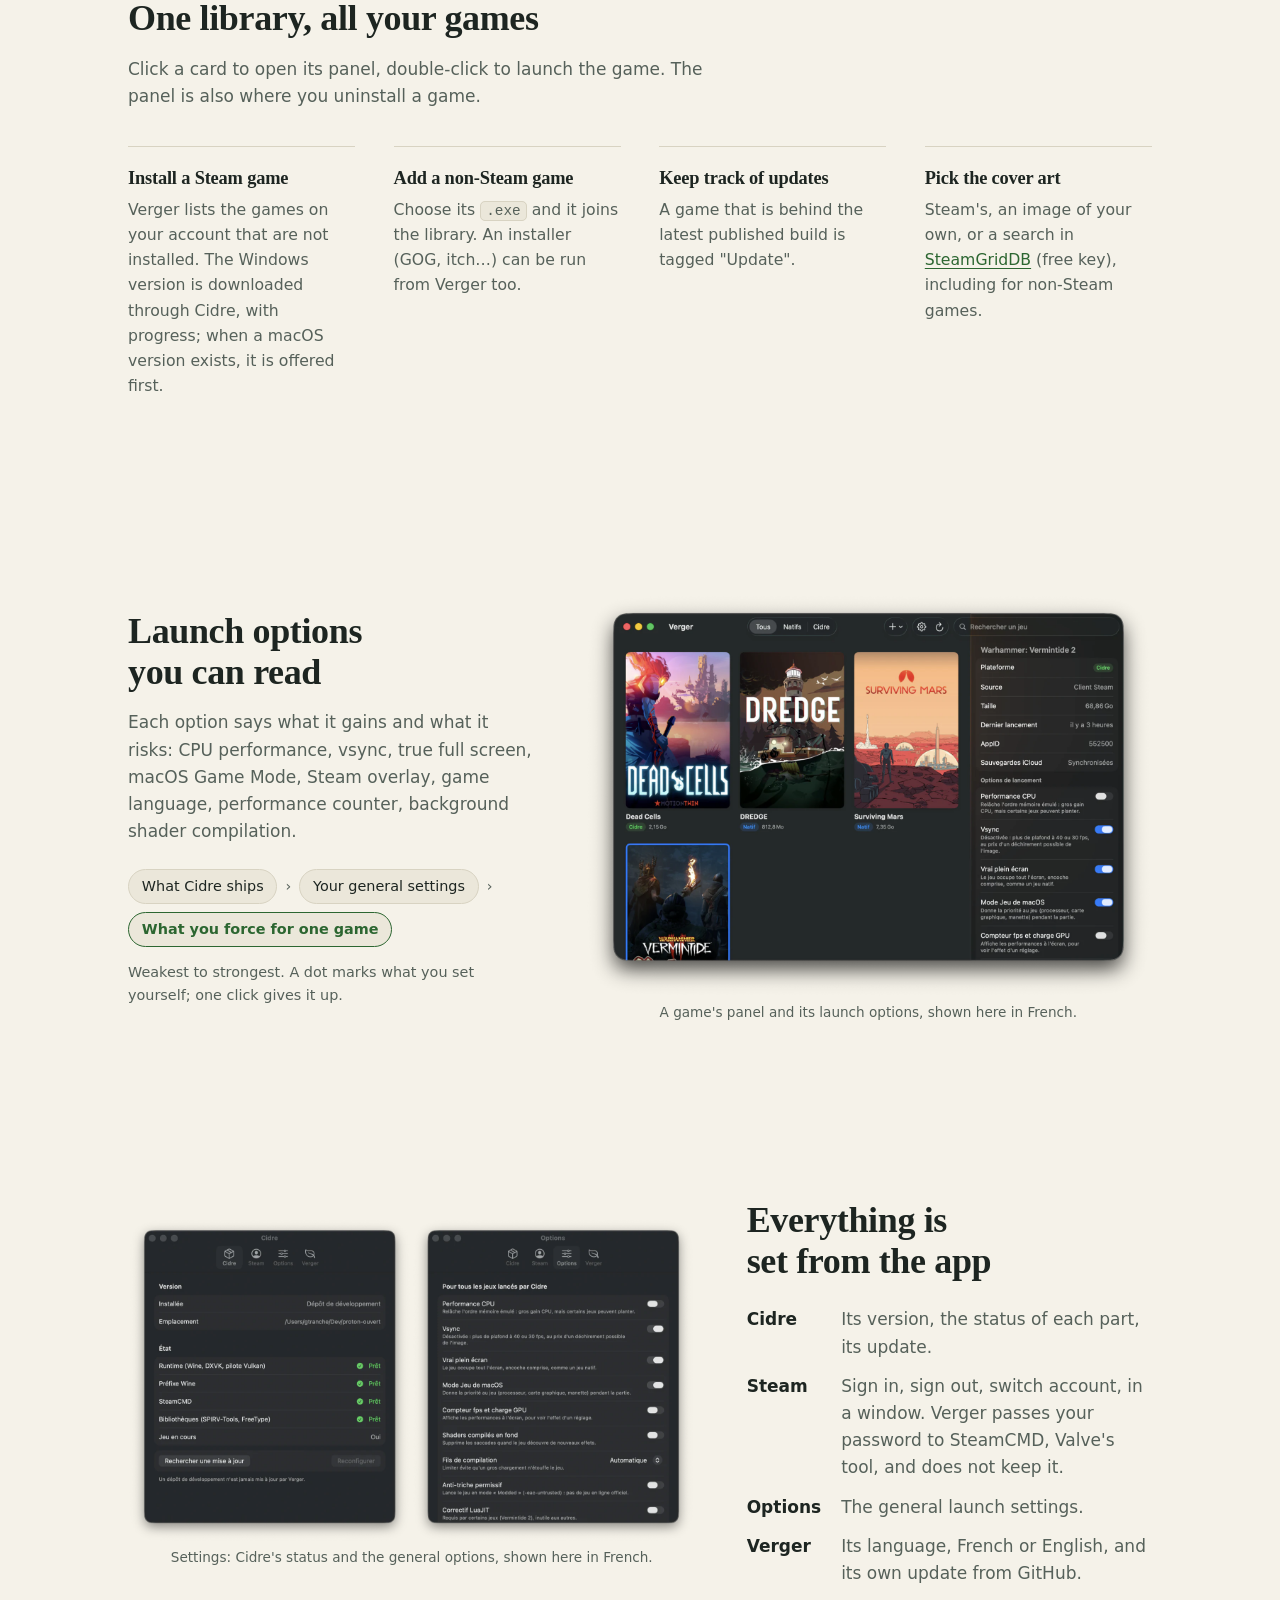
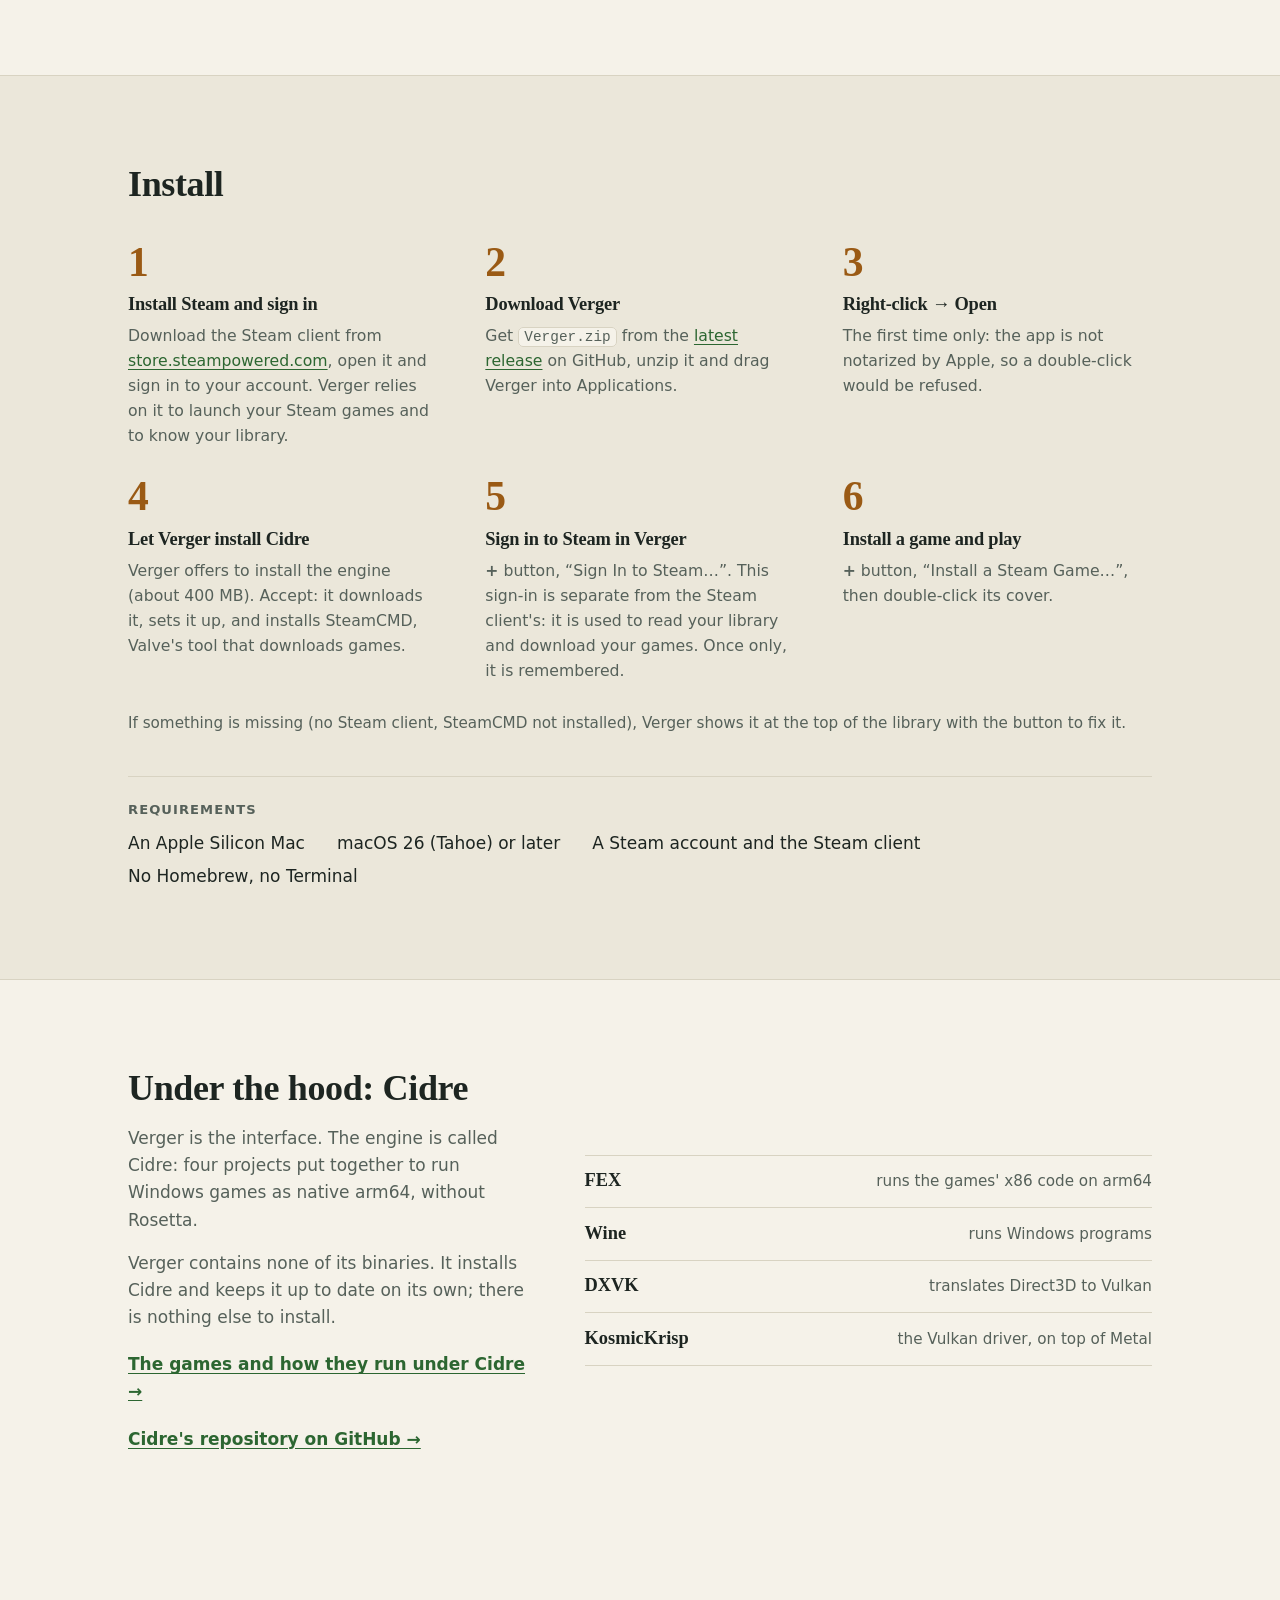
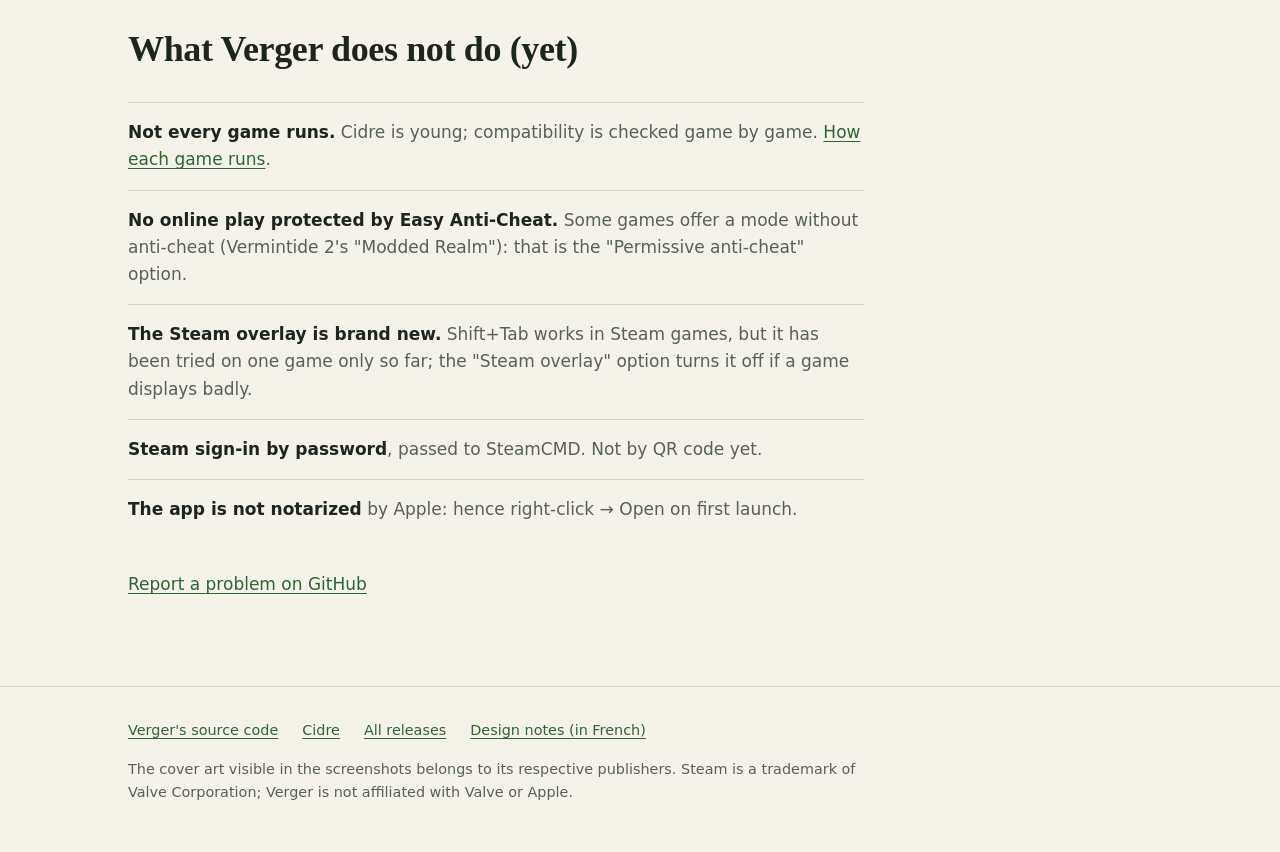
==== commit 1a974ca6: "Site : page Compatibilite des jeux (FR/EN), etat de chaque jeu tel que Verger l'affiche, avec recher" ====
--- a/docs/index.html
+++ b/docs/index.html
@@ -40,6 +40,7 @@
     <a class="ancre" href="#installer">Installer</a>
     <a class="ancre" href="#cidre">Cidre</a>
     <a class="ancre" href="#limites">Limites</a>
+    <a href="compatibilite/">Compatibilité</a>
     <span class="langues">
       <a href="./" lang="fr" aria-current="page" data-langue="fr">FR</a>
       <a href="en/" lang="en" hreflang="en" data-langue="en" aria-label="English version">EN</a>
@@ -182,6 +183,7 @@
       <h2>Sous le capot&#8239;: Cidre</h2>
       <p class="intro">Verger est l'interface. Le moteur s'appelle Cidre&#8239;: quatre projets assemblés pour faire tourner des jeux Windows en arm64 natif, sans Rosetta.</p>
       <p class="intro">Verger n'en contient aucun binaire. Il installe Cidre et le tient à jour tout seul&#8239;; tu n'as rien d'autre à installer.</p>
+      <a class="lien-fort" href="compatibilite/">Les jeux et leur état sous Cidre →</a><br>
       <a class="lien-fort" href="https://github.com/gtranche/cidre">Le dépôt de Cidre sur GitHub →</a>
     </div>
     <ul class="pile" aria-label="Ce que Cidre assemble">
@@ -195,7 +197,7 @@
   <section id="limites" class="cadre">
     <h2>Ce que Verger ne fait pas (encore)</h2>
     <ul class="limites">
-      <li><b>Tous les jeux ne tournent pas.</b> Cidre est jeune&#8239;; la compatibilité se vérifie jeu par jeu.</li>
+      <li><b>Tous les jeux ne tournent pas.</b> Cidre est jeune&#8239;; la compatibilité se vérifie jeu par jeu. <a href="compatibilite/">L'état de chaque jeu</a>.</li>
       <li><b>Pas de jeu en ligne protégé par Easy Anti-Cheat.</b> Certains jeux proposent un mode sans anti-triche (le «&#8239;Modded Realm&#8239;» de Vermintide 2)&#8239;: c'est l'option «&#8239;Anti-triche permissif&#8239;».</li>
       <li><b>L'overlay Steam est tout neuf.</b> Maj+Tab fonctionne dans les jeux Steam, mais il n'a été essayé que sur un seul jeu pour l'instant&#8239;; l'option «&#8239;Overlay Steam&#8239;» le coupe si un jeu s'affiche mal.</li>
       <li><b>Connexion Steam par mot de passe</b>, relayé à SteamCMD. Pas encore par QR code.</li>
--- a/docs/site.css
+++ b/docs/site.css
@@ -1,6 +1,8 @@
 /* Site de présentation de Verger, servi tel quel par GitHub Pages (dossier docs/).
    Pas de chaîne de construction : index.html (français), en/index.html (anglais)
-   et cette feuille. Clair et sombre suivent le réglage du système. */
+   et cette feuille. Clair et sombre suivent le réglage du système. La page de
+   compatibilité (compatibilite/, en/compatibility/) lit compatibilite/jeux.json,
+   que Scripts/compatibilite.py génère depuis les fiches de Cidre. */
 
 :root {
   color-scheme: light dark;
@@ -398,3 +400,186 @@
   margin-bottom: 1rem;
 }
 .pied p { max-width: 46rem; }
+
+/* --- Compatibilité des jeux (compatibilite/, en/compatibility/) ---------- */
+
+:root {
+  --or: #8a6200;
+  --or-fond: #f6e7b4;
+  --argent: #545d63;
+  --argent-fond: #e2e5e6;
+  --bronze: #8a4b22;
+  --bronze-fond: #f1dccb;
+  --ko: #a32a22;
+  --ko-fond: #f5d6d2;
+  --platine: #12706e;
+  --platine-fond: #d3ecea;
+}
+@media (prefers-color-scheme: dark) {
+  :root {
+    --or: #f0c760;
+    --or-fond: #3a3014;
+    --argent: #c4cbcf;
+    --argent-fond: #2d3336;
+    --bronze: #e3a175;
+    --bronze-fond: #3b2a1e;
+    --ko: #f0918a;
+    --ko-fond: #3e2120;
+    --platine: #7fd3cf;
+    --platine-fond: #173634;
+  }
+}
+
+.visuel-cache {
+  position: absolute;
+  width: 1px;
+  height: 1px;
+  overflow: hidden;
+  clip-path: inset(50%);
+  white-space: nowrap;
+}
+
+.menu a[aria-current] { color: var(--encre); }
+
+.compat { padding-block: clamp(1.5rem, 5vw, 3.5rem) clamp(3rem, 8vw, 5rem); }
+.compat h1 {
+  font-size: clamp(2rem, 5.5vw, 3.25rem);
+  line-height: 1.08;
+  letter-spacing: -0.02em;
+}
+.compat .chapo {
+  margin-top: 1rem;
+  max-width: var(--colonne);
+  font-size: clamp(1.05rem, 2vw, 1.2rem);
+  color: var(--encre-douce);
+}
+
+.provenances {
+  display: grid;
+  gap: 0 clamp(1.5rem, 3vw, 2.5rem);
+  margin: 2rem 0 0;
+}
+@media (min-width: 52rem) { .provenances { grid-template-columns: repeat(3, 1fr); } }
+.provenances > div { padding-block: 1rem; border-top: 1px solid var(--trait); }
+.provenances dt { display: flex; align-items: baseline; justify-content: space-between; gap: 1rem; }
+.provenances dt b { font: 600 1.3rem/1 var(--serif); }
+.provenances dd { margin: 0.5rem 0 0; color: var(--encre-douce); font-size: 0.95rem; }
+.compat > .legende { margin-top: 0.5rem; max-width: 46rem; }
+
+.filtres {
+  display: flex;
+  flex-wrap: wrap;
+  align-items: center;
+  gap: 0.6rem 1rem;
+  margin: 2rem calc(-1 * var(--marge)) 0;
+  padding: 0.75rem var(--marge);
+  background: var(--fond);
+  border-bottom: 1px solid var(--trait);
+}
+@media (min-width: 44rem) {
+  .filtres { position: sticky; top: 0; z-index: 2; }
+}
+.recherche { flex: 1 1 12rem; }
+.recherche input, .provenance select {
+  width: 100%;
+  font: inherit;
+  font-size: 1rem;           /* 16px : Safari sur iPhone ne zoome pas */
+  color: var(--encre);
+  background: var(--surface);
+  border: 1px solid var(--trait);
+  border-radius: 999px;
+  padding: 0.55rem 1rem;
+}
+.provenance select { width: auto; padding-right: 2rem; }
+.recherche input::placeholder { color: var(--encre-douce); }
+
+.etats { display: flex; flex-wrap: wrap; gap: 0.35rem; }
+.etats button {
+  display: inline-flex;
+  align-items: center;
+  gap: 0.4rem;
+  font: inherit;
+  font-size: 0.88rem;
+  color: var(--encre-douce);
+  background: none;
+  border: 1px solid var(--trait);
+  border-radius: 999px;
+  padding: 0.35rem 0.8rem;
+  cursor: pointer;
+}
+.etats button:hover { color: var(--encre); }
+.etats button[aria-pressed="true"] {
+  color: var(--encre);
+  background: var(--surface);
+  border-color: var(--encre-douce);
+  font-weight: 600;
+}
+.point { width: 0.6rem; height: 0.6rem; border-radius: 50%; background: var(--c, var(--encre-douce)); }
+
+.compte { margin-top: 1.25rem; font-size: 0.9rem; color: var(--encre-douce); }
+
+.jeux { margin: 0.5rem 0 0; padding: 0; list-style: none; }
+.jeu { padding-block: 1.1rem; border-top: 1px solid var(--trait); }
+.jeu .tete { display: flex; align-items: baseline; justify-content: space-between; gap: 1rem; }
+.jeu h3 { font-size: 1.15rem; }
+.jeu h3 a { color: var(--encre); text-decoration: none; }
+.jeu h3 a:hover { text-decoration: underline; }
+.appid { font: 0.82rem var(--mono); color: var(--encre-douce); }
+.jeux .vide { padding-block: 2rem; color: var(--encre-douce); border-top: 1px solid var(--trait); }
+
+.marques { display: flex; flex-wrap: wrap; align-items: center; gap: 0.4rem; margin-top: 0.5rem; }
+.pastille, .palier, .origine, .voie {
+  display: inline-block;
+  font-size: 0.78rem;
+  font-weight: 600;
+  line-height: 1.4;
+  padding: 0.1rem 0.55rem;
+  border-radius: 999px;
+}
+.pastille, .palier { color: var(--c, var(--encre-douce)); background: var(--f, var(--surface)); }
+.origine, .voie { font-weight: 500; color: var(--encre-douce); border: 1px solid var(--trait); }
+.origine-t .marques .origine { color: var(--accent); border-color: var(--accent); }
+
+.etat-or, .palier-gold { --c: var(--or); --f: var(--or-fond); }
+.etat-argent, .palier-silver { --c: var(--argent); --f: var(--argent-fond); }
+.etat-bronze, .palier-bronze { --c: var(--bronze); --f: var(--bronze-fond); }
+.etat-ko, .palier-borked { --c: var(--ko); --f: var(--ko-fond); }
+.palier-platinum { --c: var(--platine); --f: var(--platine-fond); }
+.point.etat-or, .point.etat-argent, .point.etat-bronze, .point.etat-ko { background: var(--c); }
+
+.jeu .details {
+  display: grid;
+  grid-template-columns: auto 1fr;
+  gap: 0.2rem 1rem;
+  margin: 0.7rem 0 0;
+  font-size: 0.9rem;
+}
+.jeu .details dt { color: var(--encre-douce); }
+.jeu .details dd { margin: 0; }
+.jeu .notes { margin-top: 0.6rem; max-width: 52rem; font-size: 0.92rem; color: var(--encre-douce); }
+
+.familles { margin-top: 0.7rem; font-size: 0.92rem; }
+.familles summary { cursor: pointer; color: var(--accent); font-weight: 600; }
+.familles ul { margin: 0.4rem 0 0; padding: 0 0 0 1rem; list-style: none; border-left: 2px solid var(--trait); }
+.familles li { padding-block: 0.6rem; }
+.familles li + li { border-top: 1px dashed var(--trait); }
+.familles .marques { margin-top: 0; }
+
+.bouton-suite {
+  display: block;
+  margin: 1.5rem auto 0;
+  font: inherit;
+  font-weight: 600;
+  color: var(--accent);
+  background: none;
+  border: 1px solid var(--accent);
+  border-radius: 999px;
+  padding: 0.6rem 1.3rem;
+  cursor: pointer;
+}
+
+@media (max-width: 30rem) {
+  .jeu .tete { flex-direction: column; gap: 0.1rem; }
+  .provenance { flex: 1 1 100%; }
+  .provenance select { width: 100%; }
+}
